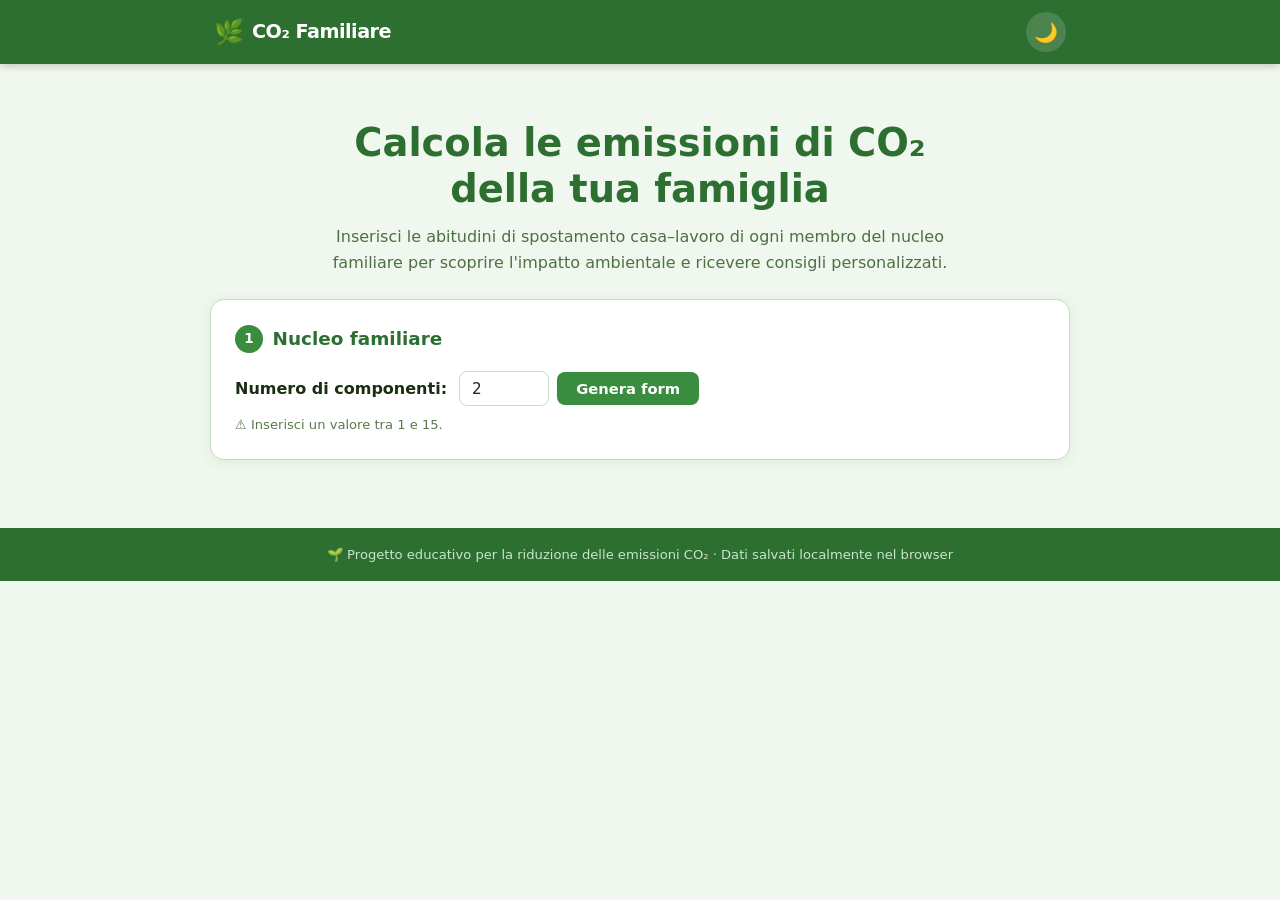
==== WebAppCo2/index.html @ f76786f1 "creazione webb app" ====
<!DOCTYPE html>
<html lang="it" data-theme="light">
<head>
  <meta charset="UTF-8" />
  <meta name="viewport" content="width=device-width, initial-scale=1.0" />
  <title>CO₂ Familiare – Calcolatore Emissioni</title>
  <link rel="stylesheet" href="style.css" />
</head>
<body>

  <!-- ===== HEADER ===== -->
  <header>
    <div class="header-inner">
      <div class="logo">
        <span class="leaf">🌿</span>
        <span class="logo-text">CO₂ Familiare</span>
      </div>
      <button id="btn-theme" aria-label="Cambia tema" title="Cambia tema">
        <span id="theme-icon">🌙</span>
      </button>
    </div>
  </header>

  <!-- ===== PAGINA 1 – INPUT ===== -->
  <main id="page-input">

    <section class="hero">
      <h1>Calcola le emissioni di CO₂<br>della tua famiglia</h1>
      <p class="subtitle">Inserisci le abitudini di spostamento casa–lavoro di ogni membro del nucleo familiare per scoprire l'impatto ambientale e ricevere consigli personalizzati.</p>
    </section>

    <!-- Step 1: numero membri -->
    <section class="card">
      <h2 class="card-title">
        <span class="step-badge">1</span>
        Nucleo familiare
      </h2>
      <div class="form-row">
        <label for="num-members">Numero di componenti:</label>
        <div class="input-group">
          <input type="number" id="num-members" min="1" max="15" value="2" />
          <button id="btn-genera" class="btn btn-primary">Genera form</button>
        </div>
      </div>
      <p class="hint">⚠️ Inserisci un valore tra 1 e 15.</p>
    </section>

    <!-- Contenitore dinamico form membri -->
    <div id="members-container"></div>

    <!-- CTA calcola -->
    <div id="cta-calcola" class="hidden">
      <div class="card cta-card">
        <p>Hai compilato i dati di tutti i membri. Pronto per calcolare?</p>
        <div class="cta-actions">
          <button id="btn-salva" class="btn btn-secondary">💾 Salva dati</button>
          <button id="btn-calcola" class="btn btn-primary btn-large">🌍 Calcola emissioni</button>
        </div>
      </div>
    </div>

  </main>

  <!-- ===== PAGINA 2 – RISULTATI ===== -->
  <main id="page-results" class="hidden">

    <section class="hero">
      <h1>Risultati emissioni CO₂</h1>
      <p class="subtitle" id="results-subtitle"></p>
    </section>

    <!-- Riepilogo globale -->
    <section class="card">
      <h2 class="card-title">
        <span class="step-badge">📊</span>
        Riepilogo familiare
      </h2>
      <div id="summary-cards" class="summary-grid"></div>
    </section>

    <!-- Emissioni per persona -->
    <section class="card">
      <h2 class="card-title">
        <span class="step-badge">👤</span>
        Emissioni per membro
      </h2>
      <div id="members-summary"></div>
    </section>

    <!-- Grafici -->
    <section class="card">
      <h2 class="card-title">
        <span class="step-badge">📈</span>
        Grafici
      </h2>
      <div class="charts-grid">
        <div class="chart-box">
          <h3>Emissioni per persona (kg CO₂/anno)</h3>
          <canvas id="chart-bar"></canvas>
        </div>
        <div class="chart-box">
          <h3>Distribuzione per mezzo di trasporto</h3>
          <canvas id="chart-pie"></canvas>
        </div>
      </div>
    </section>

    <!-- Chatbot AI -->
    <section class="card">
      <h2 class="card-title">
        <span class="step-badge">🤖</span>
        Consigli AI personalizzati
        <span class="badge-ollama">Powered by Ollama phi3</span>
      </h2>
      <p class="hint">Chatta con l'assistente AI per ricevere consigli pratici sulla mobilità sostenibile basati sui tuoi dati.</p>

      <div id="chat-box">
        <div id="chat-messages">
          <div class="msg msg-ai">
            <div class="msg-avatar">🌿</div>
            <div class="msg-bubble">Ciao! Sono il tuo assistente per la sostenibilità. Ho analizzato i dati della tua famiglia. Chiedimi pure consigli su come ridurre le vostre emissioni di CO₂!</div>
          </div>
        </div>
        <div id="chat-input-area">
          <textarea id="chat-input" rows="2" placeholder="Scrivi un messaggio... (es. 'Come posso ridurre le mie emissioni?')"></textarea>
          <button id="btn-send" class="btn btn-primary">Invia ▶</button>
        </div>
        <div id="chat-quick-actions">
          <span class="quick-label">Domande rapide:</span>
          <button class="quick-btn" data-q="Analizza le abitudini di mobilità della mia famiglia e suggerisci strategie concrete per ridurre le emissioni di CO₂.">Analisi completa</button>
          <button class="quick-btn" data-q="Quali mezzi di trasporto alternativi potrei usare per ridurre le mie emissioni?">Alternative ecologiche</button>
          <button class="quick-btn" data-q="Quanto potrei risparmiare in CO₂ se passassi ai mezzi pubblici?">Risparmio CO₂</button>
        </div>
        <p id="ollama-status" class="hint hidden">⚠️ Ollama non raggiungibile su localhost:11434. Avvia Ollama con <code>ollama serve</code>.</p>
      </div>
    </section>

    <!-- Azioni finali -->
    <div class="card cta-card">
      <div class="cta-actions">
        <button id="btn-indietro" class="btn btn-secondary">← Modifica dati</button>
        <button id="btn-pdf" class="btn btn-primary">📄 Scarica PDF</button>
      </div>
    </div>

  </main>

  <footer>
    <p>🌱 Progetto educativo per la riduzione delle emissioni CO₂ · Dati salvati localmente nel browser</p>
  </footer>

  <script src="app.js"></script>
</body>
</html>
---- WebAppCo2/style.css ----
/* =============================================
   CO₂ FAMILIARE – STYLESHEET
   Nature-inspired, Dark/Light theme, Responsive
   ============================================= */

/* --- CSS Variables (Light theme) --- */
:root {
  --bg: #f0f7ee;
  --bg-card: #ffffff;
  --bg-card2: #f7faf5;
  --text: #1a2e14;
  --text-muted: #4e7042;
  --accent: #3a8c3f;
  --accent-dark: #2d6e31;
  --accent-light: #c8e6c9;
  --warning: #e88e00;
  --danger: #c0392b;
  --success: #27ae60;
  --border: #c5dfc2;
  --input-bg: #ffffff;
  --shadow: 0 2px 12px rgba(58,140,63,0.10);
  --shadow-lg: 0 6px 28px rgba(58,140,63,0.16);
  --radius: 14px;
  --radius-sm: 8px;
  --header-bg: #2d6e31;
  --header-text: #ffffff;
  --badge-good: #d4edda;
  --badge-good-text: #155724;
  --badge-medium: #fff3cd;
  --badge-medium-text: #856404;
  --badge-bad: #f8d7da;
  --badge-bad-text: #721c24;
  --chat-user: #d4edda;
  --chat-ai: #f0f7ee;
  --quick-bg: #e8f5e9;
  --footer-bg: #2d6e31;
  --footer-text: #c8e6c9;
  --hint-color: #5a7a4e;
  --step-bg: #3a8c3f;
  --step-text: #fff;
}

[data-theme="dark"] {
  --bg: #111c10;
  --bg-card: #1a2e14;
  --bg-card2: #172613;
  --text: #e0f0d8;
  --text-muted: #8bc48a;
  --accent: #5dbf63;
  --accent-dark: #3a8c3f;
  --accent-light: #1e4020;
  --warning: #f5a623;
  --danger: #e74c3c;
  --success: #2ecc71;
  --border: #2d4a2a;
  --input-bg: #1e3a1a;
  --shadow: 0 2px 12px rgba(0,0,0,0.4);
  --shadow-lg: 0 6px 28px rgba(0,0,0,0.5);
  --header-bg: #111c10;
  --header-text: #e0f0d8;
  --badge-good: #1e4020;
  --badge-good-text: #a8d5a2;
  --badge-medium: #3a2e00;
  --badge-medium-text: #f5d46e;
  --badge-bad: #3a1010;
  --badge-bad-text: #f5a0a0;
  --chat-user: #1e4020;
  --chat-ai: #1a2e14;
  --quick-bg: #1e3a1a;
  --footer-bg: #0d1608;
  --footer-text: #8bc48a;
  --hint-color: #8bc48a;
  --step-bg: #5dbf63;
  --step-text: #111c10;
}

/* --- Reset & Base --- */
*, *::before, *::after { box-sizing: border-box; margin: 0; padding: 0; }

html { scroll-behavior: smooth; }

body {
  font-family: 'Segoe UI', system-ui, -apple-system, sans-serif;
  background: var(--bg);
  color: var(--text);
  line-height: 1.6;
  transition: background 0.3s, color 0.3s;
  min-height: 100vh;
}

/* --- Header --- */
header {
  background: var(--header-bg);
  color: var(--header-text);
  position: sticky;
  top: 0;
  z-index: 100;
  box-shadow: 0 2px 8px rgba(0,0,0,0.2);
}
.header-inner {
  max-width: 900px;
  margin: 0 auto;
  padding: 0.75rem 1.5rem;
  display: flex;
  justify-content: space-between;
  align-items: center;
}
.logo { display: flex; align-items: center; gap: 0.5rem; }
.leaf { font-size: 1.5rem; }
.logo-text {
  font-size: 1.2rem;
  font-weight: 700;
  letter-spacing: -0.5px;
  color: var(--header-text);
}
#btn-theme {
  background: rgba(255,255,255,0.15);
  border: none;
  border-radius: 50%;
  width: 40px;
  height: 40px;
  cursor: pointer;
  font-size: 1.2rem;
  display: flex;
  align-items: center;
  justify-content: center;
  transition: background 0.2s;
}
#btn-theme:hover { background: rgba(255,255,255,0.25); }

/* --- Main layout --- */
main {
  max-width: 900px;
  margin: 0 auto;
  padding: 1.5rem 1.25rem 3rem;
}

/* --- Hero --- */
.hero {
  text-align: center;
  padding: 2rem 0 1.5rem;
}
.hero h1 {
  font-size: clamp(1.5rem, 4vw, 2.4rem);
  font-weight: 800;
  line-height: 1.2;
  color: var(--accent-dark);
  margin-bottom: 0.75rem;
}
[data-theme="dark"] .hero h1 { color: var(--accent); }
.subtitle {
  max-width: 620px;
  margin: 0 auto;
  color: var(--text-muted);
  font-size: 1rem;
}

/* --- Card --- */
.card {
  background: var(--bg-card);
  border: 1px solid var(--border);
  border-radius: var(--radius);
  padding: 1.5rem;
  margin-bottom: 1.25rem;
  box-shadow: var(--shadow);
}
.card-title {
  display: flex;
  align-items: center;
  gap: 0.6rem;
  font-size: 1.15rem;
  font-weight: 700;
  color: var(--accent-dark);
  margin-bottom: 1.1rem;
  flex-wrap: wrap;
}
[data-theme="dark"] .card-title { color: var(--accent); }
.step-badge {
  background: var(--step-bg);
  color: var(--step-text);
  border-radius: 50%;
  width: 28px;
  height: 28px;
  display: inline-flex;
  align-items: center;
  justify-content: center;
  font-size: 0.85rem;
  font-weight: 700;
  flex-shrink: 0;
}
.badge-ollama {
  font-size: 0.7rem;
  font-weight: 600;
  background: var(--accent-light);
  color: var(--accent-dark);
  padding: 2px 8px;
  border-radius: 20px;
  margin-left: auto;
}
[data-theme="dark"] .badge-ollama { color: var(--accent); }

/* --- Form elements --- */
.form-row {
  display: flex;
  align-items: center;
  gap: 0.75rem;
  flex-wrap: wrap;
  margin-bottom: 0.5rem;
}
.form-row label {
  font-weight: 600;
  color: var(--text);
  min-width: 200px;
}
.input-group {
  display: flex;
  gap: 0.5rem;
  align-items: center;
  flex-wrap: wrap;
}
input[type="number"],
input[type="text"],
select,
textarea {
  background: var(--input-bg);
  border: 1.5px solid var(--border);
  border-radius: var(--radius-sm);
  color: var(--text);
  padding: 0.45rem 0.75rem;
  font-size: 0.95rem;
  font-family: inherit;
  transition: border-color 0.2s, box-shadow 0.2s;
  outline: none;
}
input[type="number"]:focus,
input[type="text"]:focus,
select:focus,
textarea:focus {
  border-color: var(--accent);
  box-shadow: 0 0 0 3px var(--accent-light);
}
input[type="number"] { width: 90px; }
input.km-input { width: 80px; }
select { min-width: 180px; cursor: pointer; }
textarea { width: 100%; resize: none; }

input.error { border-color: var(--danger) !important; }

.hint {
  font-size: 0.82rem;
  color: var(--hint-color);
  margin-top: 0.3rem;
}
code {
  background: var(--bg-card2);
  padding: 1px 5px;
  border-radius: 4px;
  font-size: 0.85em;
}

/* --- Buttons --- */
.btn {
  border: none;
  border-radius: var(--radius-sm);
  padding: 0.5rem 1.2rem;
  font-size: 0.92rem;
  font-weight: 600;
  cursor: pointer;
  transition: all 0.18s;
  font-family: inherit;
}
.btn-primary {
  background: var(--accent);
  color: #fff;
}
.btn-primary:hover { background: var(--accent-dark); transform: translateY(-1px); }
.btn-secondary {
  background: var(--bg-card2);
  color: var(--text);
  border: 1.5px solid var(--border);
}
.btn-secondary:hover { border-color: var(--accent); color: var(--accent); }
.btn-large { padding: 0.7rem 1.8rem; font-size: 1.05rem; }
.btn-danger { background: var(--danger); color: #fff; }
.btn-danger:hover { opacity: 0.85; }
.btn-sm { padding: 0.3rem 0.75rem; font-size: 0.82rem; }

/* --- CTA card --- */
.cta-card {
  text-align: center;
  border: 2px dashed var(--accent-light);
  background: var(--bg-card2);
}
.cta-card p { margin-bottom: 1rem; font-size: 1rem; }
.cta-actions {
  display: flex;
  gap: 0.75rem;
  justify-content: center;
  flex-wrap: wrap;
}

/* --- Member card --- */
.member-card {
  background: var(--bg-card);
  border: 1.5px solid var(--border);
  border-radius: var(--radius);
  padding: 1.25rem;
  margin-bottom: 1rem;
  box-shadow: var(--shadow);
  transition: border-color 0.2s;
}
.member-card:focus-within { border-color: var(--accent); }
.member-header {
  display: flex;
  justify-content: space-between;
  align-items: center;
  margin-bottom: 1rem;
  flex-wrap: wrap;
  gap: 0.5rem;
}
.member-number {
  font-weight: 700;
  font-size: 0.95rem;
  color: var(--accent);
  background: var(--accent-light);
  padding: 2px 10px;
  border-radius: 20px;
}
[data-theme="dark"] .member-number { color: var(--accent); }
.member-name-row {
  display: flex;
  align-items: center;
  gap: 0.6rem;
  margin-bottom: 1rem;
  flex-wrap: wrap;
}
.member-name-row label { font-weight: 600; }
.member-name-row input[type="text"] { flex: 1; min-width: 150px; max-width: 260px; }

/* Direction tabs */
.direction-tabs {
  display: flex;
  border-bottom: 2px solid var(--border);
  margin-bottom: 1rem;
  margin-top: 0.25rem;
}
.dir-tab {
  padding: 0.4rem 1rem;
  border: none;
  background: none;
  cursor: pointer;
  font-size: 0.9rem;
  font-weight: 600;
  color: var(--text-muted);
  transition: color 0.2s;
  position: relative;
  font-family: inherit;
}
.dir-tab.active {
  color: var(--accent);
}
.dir-tab.active::after {
  content: '';
  position: absolute;
  bottom: -2px;
  left: 0; right: 0;
  height: 2px;
  background: var(--accent);
  border-radius: 2px;
}

/* Transport category selector */
.transport-categories {
  display: flex;
  gap: 0.5rem;
  margin-bottom: 0.75rem;
  flex-wrap: wrap;
}
.cat-btn {
  border: 1.5px solid var(--border);
  background: var(--bg-card2);
  color: var(--text);
  border-radius: 20px;
  padding: 0.3rem 0.9rem;
  font-size: 0.85rem;
  cursor: pointer;
  font-weight: 600;
  transition: all 0.18s;
  font-family: inherit;
}
.cat-btn:hover { border-color: var(--accent); color: var(--accent); }
.cat-btn.selected {
  background: var(--accent);
  color: #fff;
  border-color: var(--accent);
}

/* Transport options grid */
.transport-options {
  display: grid;
  grid-template-columns: repeat(auto-fill, minmax(140px, 1fr));
  gap: 0.4rem;
  margin-bottom: 0.75rem;
}
.transport-option {
  display: flex;
  align-items: center;
  gap: 0.4rem;
  padding: 0.4rem 0.6rem;
  border: 1.5px solid var(--border);
  border-radius: var(--radius-sm);
  cursor: pointer;
  font-size: 0.85rem;
  transition: all 0.18s;
  background: var(--bg-card2);
  user-select: none;
}
.transport-option:hover { border-color: var(--accent); }
.transport-option.selected {
  border-color: var(--accent);
  background: var(--accent-light);
  font-weight: 600;
}
[data-theme="dark"] .transport-option.selected { color: var(--accent); }
.transport-option input[type="radio"],
.transport-option input[type="checkbox"] {
  accent-color: var(--accent);
  width: auto;
  margin: 0;
}

/* Km row */
.km-row {
  display: flex;
  align-items: center;
  gap: 0.6rem;
  margin-bottom: 0.5rem;
  flex-wrap: wrap;
}
.km-row label { font-size: 0.9rem; color: var(--text-muted); font-weight: 600; }

/* Shared ride */
.shared-ride-section {
  background: var(--bg-card2);
  border: 1px solid var(--border);
  border-radius: var(--radius-sm);
  padding: 0.75rem;
  margin-top: 0.75rem;
}
.shared-ride-toggle {
  display: flex;
  align-items: center;
  gap: 0.5rem;
  cursor: pointer;
  font-size: 0.9rem;
  font-weight: 600;
  color: var(--text);
}
.shared-ride-toggle input[type="checkbox"] {
  accent-color: var(--accent);
  width: 16px;
  height: 16px;
}
.shared-ride-details {
  margin-top: 0.75rem;
  padding-top: 0.75rem;
  border-top: 1px dashed var(--border);
  display: flex;
  flex-direction: column;
  gap: 0.6rem;
}
.shared-ride-details label { font-size: 0.88rem; font-weight: 600; display: block; margin-bottom: 0.2rem; }
.members-checkboxes {
  display: flex;
  gap: 0.5rem;
  flex-wrap: wrap;
}
.members-checkboxes label {
  display: flex;
  align-items: center;
  gap: 0.3rem;
  font-size: 0.85rem;
  cursor: pointer;
  background: var(--bg-card);
  border: 1.5px solid var(--border);
  padding: 3px 8px;
  border-radius: 20px;
}
.members-checkboxes input { accent-color: var(--accent); }

/* Radio yes/no */
.radio-group {
  display: flex;
  gap: 1rem;
  flex-wrap: wrap;
}
.radio-group label {
  display: flex;
  align-items: center;
  gap: 0.3rem;
  cursor: pointer;
  font-size: 0.88rem;
}
.radio-group input { accent-color: var(--accent); }

/* Direction panel */
.direction-panel { display: none; }
.direction-panel.active { display: block; }

/* --- Summary cards (results) --- */
.summary-grid {
  display: grid;
  grid-template-columns: repeat(auto-fit, minmax(160px, 1fr));
  gap: 1rem;
}
.summary-card {
  background: var(--bg-card2);
  border: 1.5px solid var(--border);
  border-radius: var(--radius-sm);
  padding: 1rem;
  text-align: center;
}
.summary-card .s-value {
  font-size: 1.8rem;
  font-weight: 800;
  color: var(--accent);
  line-height: 1;
  margin-bottom: 0.25rem;
}
.summary-card .s-label {
  font-size: 0.78rem;
  color: var(--text-muted);
  font-weight: 600;
  text-transform: uppercase;
  letter-spacing: 0.5px;
}

/* --- Impact badge --- */
.impact-badge {
  display: inline-block;
  padding: 3px 10px;
  border-radius: 20px;
  font-size: 0.8rem;
  font-weight: 700;
  margin-left: 0.5rem;
}
.impact-good { background: var(--badge-good); color: var(--badge-good-text); }
.impact-medium { background: var(--badge-medium); color: var(--badge-medium-text); }
.impact-bad { background: var(--badge-bad); color: var(--badge-bad-text); }

/* --- Member summary row --- */
.member-result-row {
  display: flex;
  align-items: center;
  gap: 0.75rem;
  padding: 0.75rem;
  border-bottom: 1px solid var(--border);
  flex-wrap: wrap;
}
.member-result-row:last-child { border-bottom: none; }
.member-result-name {
  font-weight: 700;
  min-width: 120px;
}
.member-result-bar {
  flex: 1;
  height: 10px;
  background: var(--border);
  border-radius: 5px;
  overflow: hidden;
  min-width: 80px;
}
.member-result-bar-fill {
  height: 100%;
  border-radius: 5px;
  background: var(--accent);
  transition: width 0.6s ease;
}
.member-result-val {
  font-size: 0.88rem;
  font-weight: 700;
  color: var(--accent);
  min-width: 100px;
  text-align: right;
}
.transport-tags {
  display: flex;
  gap: 0.3rem;
  flex-wrap: wrap;
  min-width: 120px;
}
.transport-tag {
  background: var(--accent-light);
  color: var(--accent-dark);
  padding: 2px 7px;
  border-radius: 20px;
  font-size: 0.75rem;
  font-weight: 600;
}
[data-theme="dark"] .transport-tag { color: var(--accent); }

/* --- Charts --- */
.charts-grid {
  display: grid;
  grid-template-columns: repeat(auto-fit, minmax(280px, 1fr));
  gap: 1.5rem;
}
.chart-box h3 {
  font-size: 0.9rem;
  font-weight: 600;
  color: var(--text-muted);
  margin-bottom: 0.75rem;
  text-align: center;
}
canvas {
  width: 100% !important;
  max-height: 260px;
  display: block;
}

/* --- Chat --- */
#chat-box {
  border: 1.5px solid var(--border);
  border-radius: var(--radius-sm);
  overflow: hidden;
}
#chat-messages {
  min-height: 200px;
  max-height: 420px;
  overflow-y: auto;
  padding: 1rem;
  display: flex;
  flex-direction: column;
  gap: 0.75rem;
  background: var(--bg-card2);
}
.msg {
  display: flex;
  gap: 0.6rem;
  align-items: flex-start;
}
.msg-user { flex-direction: row-reverse; }
.msg-avatar {
  width: 32px;
  height: 32px;
  border-radius: 50%;
  background: var(--accent-light);
  display: flex;
  align-items: center;
  justify-content: center;
  font-size: 1rem;
  flex-shrink: 0;
}
.msg-user .msg-avatar { background: var(--accent); }
.msg-bubble {
  background: var(--chat-ai);
  border: 1px solid var(--border);
  border-radius: 12px;
  padding: 0.6rem 0.9rem;
  font-size: 0.9rem;
  max-width: 78%;
  line-height: 1.5;
  white-space: pre-wrap;
}
.msg-user .msg-bubble {
  background: var(--chat-user);
  border-color: var(--accent-light);
}
.msg-typing .msg-bubble::after {
  content: '●●●';
  font-size: 0.7rem;
  letter-spacing: 3px;
  animation: blink 1.2s steps(3, start) infinite;
  color: var(--accent);
}
@keyframes blink { 33%{opacity:0} 66%{opacity:0.5} 100%{opacity:1} }

#chat-input-area {
  display: flex;
  gap: 0.5rem;
  padding: 0.75rem;
  border-top: 1px solid var(--border);
  background: var(--bg-card);
}
#chat-input {
  flex: 1;
  min-height: 44px;
  max-height: 120px;
  border-radius: var(--radius-sm);
}
#chat-quick-actions {
  padding: 0.5rem 0.75rem;
  display: flex;
  gap: 0.4rem;
  flex-wrap: wrap;
  align-items: center;
  border-top: 1px solid var(--border);
  background: var(--bg-card2);
}
.quick-label { font-size: 0.78rem; color: var(--text-muted); font-weight: 600; margin-right: 0.2rem; }
.quick-btn {
  background: var(--quick-bg);
  border: 1px solid var(--border);
  border-radius: 20px;
  padding: 3px 10px;
  font-size: 0.78rem;
  cursor: pointer;
  color: var(--text);
  font-family: inherit;
  transition: all 0.18s;
}
.quick-btn:hover { background: var(--accent-light); border-color: var(--accent); color: var(--accent); }

/* --- Footer --- */
footer {
  background: var(--footer-bg);
  color: var(--footer-text);
  text-align: center;
  padding: 1rem;
  font-size: 0.82rem;
}

/* --- Utilities --- */
.hidden { display: none !important; }

/* --- Print styles --- */
@media print {
  header, footer, #btn-pdf, #btn-indietro, #chat-box, .cta-card { display: none !important; }
  .card { break-inside: avoid; box-shadow: none; border: 1px solid #ccc; }
  body { background: white; color: black; }
  .hero h1 { color: #1a4a1a; }
  canvas { max-height: 200px; }
}

/* --- Responsive --- */
@media (max-width: 600px) {
  .header-inner { padding: 0.6rem 1rem; }
  main { padding: 1rem 0.75rem 2rem; }
  .hero { padding: 1.5rem 0 1rem; }
  .form-row { flex-direction: column; align-items: flex-start; }
  .form-row label { min-width: unset; }
  .transport-options { grid-template-columns: 1fr 1fr; }
  .summary-grid { grid-template-columns: 1fr 1fr; }
  .charts-grid { grid-template-columns: 1fr; }
  .member-result-row { gap: 0.4rem; }
  .member-result-name { min-width: 80px; font-size: 0.9rem; }
}
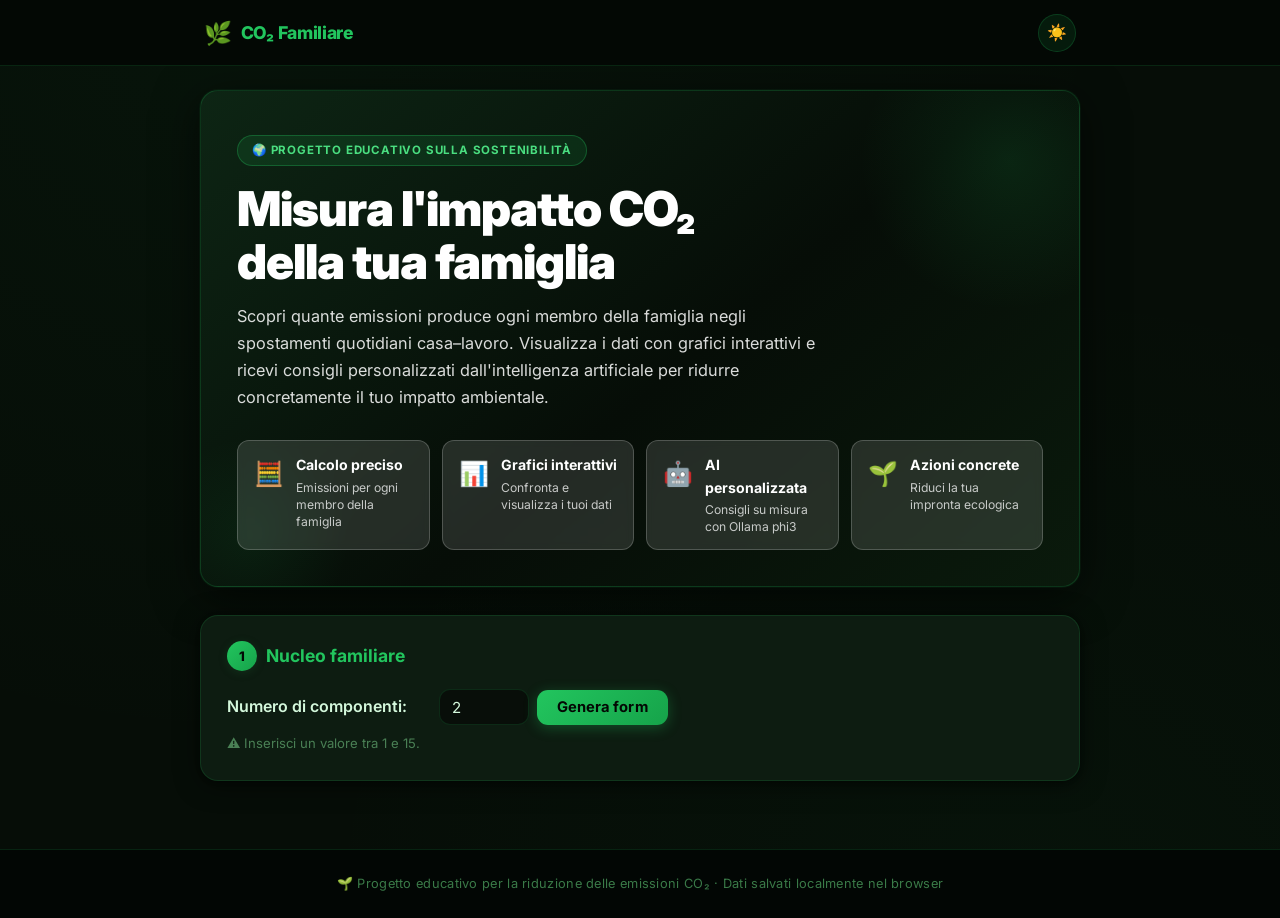
==== commit b316ef27: "agginta commenti nel codice" ====
--- a/WebAppCo2/index.html
+++ b/WebAppCo2/index.html
@@ -1,9 +1,20 @@
 <!DOCTYPE html>
-<html lang="it" data-theme="light">
+<!--
+  index.html – CO₂ Familiare
+  SPA a due pagine (pagina-input / pagina-risultati) gestita da app.js.
+  Non si usa nessun framework: tutto è HTML puro + JS vanilla.
+-->
+<html lang="it" data-theme="dark">
+<!-- data-theme="dark" è il tema di default; JS lo legge da localStorage al primo caricamento -->
 <head>
   <meta charset="UTF-8" />
   <meta name="viewport" content="width=device-width, initial-scale=1.0" />
   <title>CO₂ Familiare – Calcolatore Emissioni</title>
+  <!-- Preconnect velocizza il caricamento del font Google -->
+  <link rel="preconnect" href="https://fonts.googleapis.com" />
+  <link rel="preconnect" href="https://fonts.gstatic.com" crossorigin />
+  <!-- Font Inter: moderno, ottima leggibilità a tutte le dimensioni -->
+  <link href="https://fonts.googleapis.com/css2?family=Inter:wght@400;500;600;700;800;900&display=swap" rel="stylesheet" />
   <link rel="stylesheet" href="style.css" />
 </head>
 <body>
@@ -24,12 +35,45 @@
   <!-- ===== PAGINA 1 – INPUT ===== -->
   <main id="page-input">
 
-    <section class="hero">
-      <h1>Calcola le emissioni di CO₂<br>della tua famiglia</h1>
-      <p class="subtitle">Inserisci le abitudini di spostamento casa–lavoro di ogni membro del nucleo familiare per scoprire l'impatto ambientale e ricevere consigli personalizzati.</p>
-    </section>
-
-    <!-- Step 1: numero membri -->
+    <section class="hero hero-home">
+      <div class="hero-content">
+        <span class="hero-badge">🌍 Progetto educativo sulla sostenibilità</span>
+        <h1>Misura l'impatto CO₂<br>della tua famiglia</h1>
+        <p class="subtitle">Scopri quante emissioni produce ogni membro della famiglia negli spostamenti quotidiani casa–lavoro. Visualizza i dati con grafici interattivi e ricevi consigli personalizzati dall'intelligenza artificiale per ridurre concretamente il tuo impatto ambientale.</p>
+      </div>
+      <div class="features-grid">
+        <div class="feature-item">
+          <span class="feature-icon">🧮</span>
+          <div>
+            <div class="feature-label">Calcolo preciso</div>
+            <div class="feature-desc">Emissioni per ogni membro della famiglia</div>
+          </div>
+        </div>
+        <div class="feature-item">
+          <span class="feature-icon">📊</span>
+          <div>
+            <div class="feature-label">Grafici interattivi</div>
+            <div class="feature-desc">Confronta e visualizza i tuoi dati</div>
+          </div>
+        </div>
+        <div class="feature-item">
+          <span class="feature-icon">🤖</span>
+          <div>
+            <div class="feature-label">AI personalizzata</div>
+            <div class="feature-desc">Consigli su misura con Ollama phi3</div>
+          </div>
+        </div>
+        <div class="feature-item">
+          <span class="feature-icon">🌱</span>
+          <div>
+            <div class="feature-label">Azioni concrete</div>
+            <div class="feature-desc">Riduci la tua impronta ecologica</div>
+          </div>
+        </div>
+      </div>
+    </section>
+
+    <!-- Step 1: selezione numero membri della famiglia (1–15) -->
     <section class="card">
       <h2 class="card-title">
         <span class="step-badge">1</span>
@@ -45,10 +89,10 @@
       <p class="hint">⚠️ Inserisci un valore tra 1 e 15.</p>
     </section>
 
-    <!-- Contenitore dinamico form membri -->
+    <!-- Contenitore dinamico: app.js vi inietta una .member-card per ogni membro -->
     <div id="members-container"></div>
 
-    <!-- CTA calcola -->
+    <!-- Bottone calcola: hidden finché il form non è generato (vedi generateMembersForm) -->
     <div id="cta-calcola" class="hidden">
       <div class="card cta-card">
         <p>Hai compilato i dati di tutti i membri. Pronto per calcolare?</p>
@@ -69,7 +113,7 @@
       <p class="subtitle" id="results-subtitle"></p>
     </section>
 
-    <!-- Riepilogo globale -->
+    <!-- Riepilogo globale: 4 summary-card (totale anno, mese, pro capite, giornaliero) -->
     <section class="card">
       <h2 class="card-title">
         <span class="step-badge">📊</span>
@@ -78,7 +122,7 @@
       <div id="summary-cards" class="summary-grid"></div>
     </section>
 
-    <!-- Emissioni per persona -->
+    <!-- Barre progresso per ogni membro con badge impatto e tag mezzi usati -->
     <section class="card">
       <h2 class="card-title">
         <span class="step-badge">👤</span>
@@ -87,7 +131,7 @@
       <div id="members-summary"></div>
     </section>
 
-    <!-- Grafici -->
+    <!-- Grafici Canvas ridisegnati ad ogni cambio tema e resize (vedi app.js: drawBarChart/drawPieChart) -->
     <section class="card">
       <h2 class="card-title">
         <span class="step-badge">📈</span>
@@ -115,6 +159,7 @@
       <p class="hint">Chatta con l'assistente AI per ricevere consigli pratici sulla mobilità sostenibile basati sui tuoi dati.</p>
 
       <div id="chat-box">
+        <!-- Messaggio di benvenuto pre-inserito nell'interfaccia chat -->
         <div id="chat-messages">
           <div class="msg msg-ai">
             <div class="msg-avatar">🌿</div>
@@ -131,7 +176,43 @@
           <button class="quick-btn" data-q="Quali mezzi di trasporto alternativi potrei usare per ridurre le mie emissioni?">Alternative ecologiche</button>
           <button class="quick-btn" data-q="Quanto potrei risparmiare in CO₂ se passassi ai mezzi pubblici?">Risparmio CO₂</button>
         </div>
-        <p id="ollama-status" class="hint hidden">⚠️ Ollama non raggiungibile su localhost:11434. Avvia Ollama con <code>ollama serve</code>.</p>
+        <!-- Barra stato Ollama: mostra se connesso a remoto/locale o non disponibile -->
+        <p id="ollama-status" class="ollama-status-bar hidden"></p>
+
+        <!-- Debug panel: collassabile, mostra URL endpoint, dot stato, log eventi Ollama -->
+        <!-- Utile durante lo sviluppo per capire se la VPN è attiva e dove si connette -->
+        <div id="debug-panel">
+          <button id="debug-toggle" class="debug-toggle-btn">🔧 Debug AI <span id="debug-arrow">▸</span></button>
+          <div id="debug-body" class="debug-body hidden">
+            <div class="debug-row">
+              <span class="debug-label">Endpoint remoto (VPN):</span>
+              <span id="dbg-remote-url" class="debug-val mono">—</span>
+              <span id="dbg-remote-status" class="debug-dot">⬤</span>
+            </div>
+            <div class="debug-row">
+              <span class="debug-label">Endpoint locale:</span>
+              <span id="dbg-local-url" class="debug-val mono">—</span>
+              <span id="dbg-local-status" class="debug-dot">⬤</span>
+            </div>
+            <div class="debug-row">
+              <span class="debug-label">Connessione attiva:</span>
+              <span id="dbg-active" class="debug-val">—</span>
+            </div>
+            <div class="debug-row">
+              <span class="debug-label">Ultimo tentativo:</span>
+              <span id="dbg-last" class="debug-val">—</span>
+            </div>
+            <div class="debug-row">
+              <span class="debug-label">Ultimo errore:</span>
+              <span id="dbg-error" class="debug-val debug-error-text">—</span>
+            </div>
+            <div id="debug-log-box">
+              <div class="debug-label" style="margin-bottom:4px">Log eventi:</div>
+              <div id="debug-log"></div>
+            </div>
+            <button id="debug-clear" class="btn btn-sm btn-secondary" style="margin-top:6px">🗑 Pulisci log</button>
+          </div>
+        </div>
       </div>
     </section>
 
--- a/WebAppCo2/style.css
+++ b/WebAppCo2/style.css
@@ -1,203 +1,363 @@
 /* =============================================
-   CO₂ FAMILIARE – STYLESHEET
-   Nature-inspired, Dark/Light theme, Responsive
-   ============================================= */
-
-/* --- CSS Variables (Light theme) --- */
+   CO₂ FAMILIARE – STYLESHEET v2.0
+   Dark-first · Verde Neon · Glassmorphism
+
+   Struttura del file:
+   1. VARIABILI CSS   – tema dark (default) e light
+   2. RESET & BASE    – box-model, font, body con gradient bloom
+   3. HEADER          – sticky, pure black, logo neon
+   4. HERO HOME       – hero prima pagina con decorazioni radiali
+   5. CARD            – card glassmorphism con hover glow
+   6. FORM / MEMBERS  – card membro, tab, categorie, km input
+   7. RISULTATI       – summary grid, member bars, impact badge
+   8. GRAFICI         – canvas chart-box
+   9. CHAT            – bulle messaggio, quick-btn, ollama-status
+  10. DEBUG PANEL     – pannello debug collassabile
+  11. PDF / STAMPA    – @media print
+  ============================================= */
+
+/* === DARK THEME (predefinito) ===
+   Tutte le variabili sono definite qui sul :root;
+   il tema light le sovrascrive selettivamente nel blocco [data-theme="light"].
+   Strategia "dark-first": non servono selettori [data-theme="dark"],
+   basta non specificare nulla e il dark è il default. */
 :root {
-  --bg: #f0f7ee;
-  --bg-card: #ffffff;
-  --bg-card2: #f7faf5;
-  --text: #1a2e14;
-  --text-muted: #4e7042;
-  --accent: #3a8c3f;
-  --accent-dark: #2d6e31;
-  --accent-light: #c8e6c9;
-  --warning: #e88e00;
-  --danger: #c0392b;
-  --success: #27ae60;
-  --border: #c5dfc2;
-  --input-bg: #ffffff;
-  --shadow: 0 2px 12px rgba(58,140,63,0.10);
-  --shadow-lg: 0 6px 28px rgba(58,140,63,0.16);
-  --radius: 14px;
-  --radius-sm: 8px;
-  --header-bg: #2d6e31;
-  --header-text: #ffffff;
-  --badge-good: #d4edda;
-  --badge-good-text: #155724;
-  --badge-medium: #fff3cd;
-  --badge-medium-text: #856404;
-  --badge-bad: #f8d7da;
-  --badge-bad-text: #721c24;
-  --chat-user: #d4edda;
-  --chat-ai: #f0f7ee;
-  --quick-bg: #e8f5e9;
-  --footer-bg: #2d6e31;
-  --footer-text: #c8e6c9;
-  --hint-color: #5a7a4e;
-  --step-bg: #3a8c3f;
-  --step-text: #fff;
-}
-
-[data-theme="dark"] {
-  --bg: #111c10;
-  --bg-card: #1a2e14;
-  --bg-card2: #172613;
-  --text: #e0f0d8;
-  --text-muted: #8bc48a;
-  --accent: #5dbf63;
-  --accent-dark: #3a8c3f;
-  --accent-light: #1e4020;
-  --warning: #f5a623;
-  --danger: #e74c3c;
-  --success: #2ecc71;
-  --border: #2d4a2a;
-  --input-bg: #1e3a1a;
-  --shadow: 0 2px 12px rgba(0,0,0,0.4);
-  --shadow-lg: 0 6px 28px rgba(0,0,0,0.5);
-  --header-bg: #111c10;
-  --header-text: #e0f0d8;
-  --badge-good: #1e4020;
-  --badge-good-text: #a8d5a2;
-  --badge-medium: #3a2e00;
-  --badge-medium-text: #f5d46e;
-  --badge-bad: #3a1010;
-  --badge-bad-text: #f5a0a0;
-  --chat-user: #1e4020;
-  --chat-ai: #1a2e14;
-  --quick-bg: #1e3a1a;
-  --footer-bg: #0d1608;
-  --footer-text: #8bc48a;
-  --hint-color: #8bc48a;
-  --step-bg: #5dbf63;
-  --step-text: #111c10;
-}
-
-/* --- Reset & Base --- */
+  --bg:              #060d07;
+  --bg-card:         #0d1c11;
+  --bg-card2:        #0a1809;
+  --text:            #d4f8dc;
+  --text-muted:      #5a9868;
+  --accent:          #22c55e;
+  --accent-dark:     #16a34a;
+  --accent-dim:      #0a2e14;
+  --accent-glow:     rgba(34,197,94,0.22);
+  --accent-grad:     linear-gradient(135deg,#22c55e 0%,#16a34a 100%);
+  --warning:         #f59e0b;
+  --danger:          #ef4444;
+  --success:         #22c55e;
+  --border:          rgba(34,197,94,0.15);
+  --input-bg:        #080e09;
+  --shadow:          0 4px 24px rgba(0,0,0,0.55),0 1px 4px rgba(0,0,0,0.3);
+  --shadow-lg:       0 10px 44px rgba(0,0,0,0.7),0 0 0 1px rgba(34,197,94,0.07);
+  --shadow-glow:     0 0 20px rgba(34,197,94,0.2),0 4px 16px rgba(0,0,0,0.4);
+  --radius:          18px;
+  --radius-sm:       11px;
+  --header-bg:       #030804;
+  --header-text:     #d4f8dc;
+  --badge-good:      rgba(34,197,94,0.14);
+  --badge-good-text: #4ade80;
+  --badge-medium:    rgba(245,158,11,0.14);
+  --badge-medium-text: #fbbf24;
+  --badge-bad:       rgba(239,68,68,0.14);
+  --badge-bad-text:  #f87171;
+  --chat-user:       #0d2a16;
+  --chat-ai:         #0b190e;
+  --quick-bg:        #0a1c0e;
+  --footer-bg:       #020604;
+  --footer-text:     #3a7a48;
+  --hint-color:      #4a8055;
+  --step-bg:         var(--accent-grad);
+  --step-text:       #030804;
+}
+
+/* === LIGHT THEME ===
+   Sovrascrive solo le variabili diverse tra i due temi.
+   I valori più chiari usano verde oliva/salvia invece del neon. */
+[data-theme="light"] {
+  --bg:              #f2faf4;
+  --bg-card:         #ffffff;
+  --bg-card2:        #f4faf6;
+  --text:            #071a0b;
+  --text-muted:      #2a6840;
+  --accent:          #16a34a;
+  --accent-dark:     #0f6830;
+  --accent-dim:      #bbf7d0;
+  --accent-glow:     rgba(22,163,74,0.15);
+  --accent-grad:     linear-gradient(135deg,#16a34a 0%,#0f6830 100%);
+  --warning:         #d97706;
+  --danger:          #dc2626;
+  --success:         #16a34a;
+  --border:          #c3e8cc;
+  --input-bg:        #ffffff;
+  --shadow:          0 2px 12px rgba(15,80,40,0.08),0 1px 3px rgba(0,0,0,0.04);
+  --shadow-lg:       0 8px 32px rgba(15,80,40,0.14),0 2px 8px rgba(0,0,0,0.06);
+  --shadow-glow:     0 4px 16px rgba(22,163,74,0.18);
+  --radius:          18px;
+  --radius-sm:       11px;
+  --header-bg:       #0a3d1c;
+  --header-text:     #ffffff;
+  --badge-good:      #dcfce7;
+  --badge-good-text: #14532d;
+  --badge-medium:    #fef9c3;
+  --badge-medium-text: #713f12;
+  --badge-bad:       #fee2e2;
+  --badge-bad-text:  #7f1d1d;
+  --chat-user:       #dcfce7;
+  --chat-ai:         #f0fdf4;
+  --quick-bg:        #f0fdf4;
+  --footer-bg:       #041d0a;
+  --footer-text:     #6ee89a;
+  --hint-color:      #3a6845;
+  --step-bg:         var(--accent-grad);
+  --step-text:       #fff;
+}
+
+/* --- Reset & Base ---
+   Box-sizing universale; nessun margin/padding predefinito del browser. */
 *, *::before, *::after { box-sizing: border-box; margin: 0; padding: 0; }
 
 html { scroll-behavior: smooth; }
 
 body {
-  font-family: 'Segoe UI', system-ui, -apple-system, sans-serif;
+  font-family: 'Inter', 'Segoe UI', system-ui, -apple-system, sans-serif;
   background: var(--bg);
   color: var(--text);
   line-height: 1.6;
-  transition: background 0.3s, color 0.3s;
+  transition: background 0.35s, color 0.35s;
   min-height: 100vh;
-}
-
-/* --- Header --- */
+  -webkit-font-smoothing: antialiased;
+  /* Effetto "bloom" sottile: due gradienti radiali fissi agli angoli del viewport
+     creano un bagliore verde appena percettibile che richiama l'estetica neon. */
+  background-image: radial-gradient(ellipse at 20% 0%, rgba(34,197,94,0.04) 0%, transparent 60%),
+                    radial-gradient(ellipse at 80% 100%, rgba(34,197,94,0.03) 0%, transparent 50%);
+  background-attachment: fixed; /* rimane fermo durante lo scroll */
+}
+
+/* --- Header ---
+   Sticky in cima; sfondo quasi-nero (#030804) anche in light mode
+   perché il verde scuro funziona bene come barra di navigazione. */
 header {
   background: var(--header-bg);
   color: var(--header-text);
   position: sticky;
   top: 0;
   z-index: 100;
-  box-shadow: 0 2px 8px rgba(0,0,0,0.2);
+  border-bottom: 1px solid var(--border);
 }
 .header-inner {
-  max-width: 900px;
+  max-width: 920px;
   margin: 0 auto;
-  padding: 0.75rem 1.5rem;
+  padding: 0.85rem 1.5rem;
   display: flex;
   justify-content: space-between;
   align-items: center;
 }
-.logo { display: flex; align-items: center; gap: 0.5rem; }
-.leaf { font-size: 1.5rem; }
+.logo { display: flex; align-items: center; gap: 0.55rem; }
+.leaf { font-size: 1.4rem; }
 .logo-text {
-  font-size: 1.2rem;
-  font-weight: 700;
-  letter-spacing: -0.5px;
-  color: var(--header-text);
+  font-size: 1.1rem;
+  font-weight: 800;
+  letter-spacing: -0.3px;
+  color: var(--accent);
+}
+[data-theme="light"] .logo-text { color: #fff; }
+[data-theme="light"] #btn-theme {
+  background: rgba(255,255,255,0.15);
+  border-color: rgba(255,255,255,0.25);
 }
 #btn-theme {
-  background: rgba(255,255,255,0.15);
-  border: none;
+  background: rgba(34,197,94,0.1);
+  border: 1px solid rgba(34,197,94,0.2);
   border-radius: 50%;
-  width: 40px;
-  height: 40px;
+  width: 38px;
+  height: 38px;
   cursor: pointer;
-  font-size: 1.2rem;
+  font-size: 1rem;
   display: flex;
   align-items: center;
   justify-content: center;
-  transition: background 0.2s;
-}
-#btn-theme:hover { background: rgba(255,255,255,0.25); }
+  transition: background 0.2s, transform 0.25s;
+}
+#btn-theme:hover { background: rgba(34,197,94,0.22); transform: rotate(18deg); }
 
 /* --- Main layout --- */
 main {
-  max-width: 900px;
+  max-width: 920px;
   margin: 0 auto;
   padding: 1.5rem 1.25rem 3rem;
 }
 
-/* --- Hero --- */
+/* --- Hero (base) --- */
 .hero {
   text-align: center;
   padding: 2rem 0 1.5rem;
 }
 .hero h1 {
-  font-size: clamp(1.5rem, 4vw, 2.4rem);
-  font-weight: 800;
-  line-height: 1.2;
-  color: var(--accent-dark);
+  font-size: clamp(1.6rem, 4vw, 2.6rem);
+  font-weight: 900;
+  line-height: 1.15;
+  color: var(--accent);
   margin-bottom: 0.75rem;
-}
-[data-theme="dark"] .hero h1 { color: var(--accent); }
+  letter-spacing: -0.5px;
+}
+[data-theme="light"] .hero h1 { color: var(--accent-dark); }
+[data-theme="light"] .hero-home h1 { color: #fff; }
 .subtitle {
-  max-width: 620px;
+  max-width: 640px;
   margin: 0 auto;
   color: var(--text-muted);
   font-size: 1rem;
-}
-
-/* --- Card --- */
+  line-height: 1.65;
+}
+
+/* --- Hero Home (prima pagina) ---
+   Sfondo a gradiente scuro con due pseudo-elementi ::before / ::after
+   che aggiungono cerchi luminosi (radial-gradient) per un effetto glow decorativo.
+   Il contenuto è z-index: 1 per stare sopra i cerchi (pointer-events: none). */
+.hero-home {
+  text-align: left;
+  background: linear-gradient(140deg, #0d2514 0%, #060d07 55%, #0a1a0c 100%);
+  border: 1px solid rgba(34,197,94,0.2);
+  border-radius: var(--radius);
+  padding: 2.75rem 2.25rem 2.25rem;
+  margin-bottom: 1.75rem;
+  box-shadow: 0 0 0 1px rgba(34,197,94,0.06), 0 10px 45px rgba(0,0,0,0.6);
+  overflow: hidden;
+  position: relative;
+  color: #fff;
+}
+[data-theme="light"] .hero-home {
+  background: linear-gradient(140deg, #0a3d1c 0%, #0f5c2e 60%, #16a34a 100%);
+  border-color: transparent;
+  box-shadow: var(--shadow-lg);
+}
+/* Cerchio luminoso in alto a destra */
+.hero-home::before {
+  content: '';
+  position: absolute;
+  top: -80px; right: -80px;
+  width: 300px; height: 300px;
+  border-radius: 50%;
+  background: radial-gradient(circle, rgba(34,197,94,0.12) 0%, transparent 70%);
+  pointer-events: none;
+}
+/* Cerchio luminoso in basso a sinistra (più piccolo) */
+.hero-home::after {
+  content: '';
+  position: absolute;
+  bottom: -50px; left: -50px;
+  width: 200px; height: 200px;
+  border-radius: 50%;
+  background: radial-gradient(circle, rgba(34,197,94,0.07) 0%, transparent 70%);
+  pointer-events: none;
+}
+.hero-content { position: relative; z-index: 1; }
+.hero-badge {
+  display: inline-flex;
+  align-items: center;
+  gap: 6px;
+  background: rgba(34,197,94,0.12);
+  border: 1px solid rgba(34,197,94,0.3);
+  border-radius: 20px;
+  padding: 5px 14px;
+  font-size: 0.72rem;
+  font-weight: 700;
+  letter-spacing: 0.8px;
+  text-transform: uppercase;
+  margin-bottom: 1.1rem;
+  color: #4ade80;
+}
+.hero-home h1 {
+  font-size: clamp(1.8rem, 4.5vw, 3rem);
+  font-weight: 900;
+  line-height: 1.1;
+  color: #fff;
+  margin-bottom: 0.9rem;
+  letter-spacing: -1px;
+}
+.hero-home .subtitle {
+  color: rgba(255,255,255,0.85);
+  max-width: 600px;
+  margin: 0 0 1.8rem 0;
+  font-size: 1.02rem;
+}
+/* features grid */
+.features-grid {
+  display: grid;
+  grid-template-columns: repeat(auto-fit, minmax(190px, 1fr));
+  gap: 0.75rem;
+  position: relative;
+  z-index: 1;
+}
+.feature-item {
+  display: flex;
+  align-items: flex-start;
+  gap: 0.75rem;
+  background: rgba(255,255,255,0.12);
+  border: 1px solid rgba(255,255,255,0.2);
+  border-radius: 12px;
+  padding: 0.85rem 1rem;
+  backdrop-filter: blur(4px);
+  transition: background 0.2s;
+}
+.feature-item:hover { background: rgba(255,255,255,0.2); }
+.feature-icon { font-size: 1.5rem; flex-shrink: 0; margin-top: 1px; }
+.feature-label {
+  font-size: 0.88rem;
+  font-weight: 700;
+  color: #fff;
+  margin-bottom: 2px;
+}
+.feature-desc {
+  font-size: 0.76rem;
+  color: rgba(255,255,255,0.75);
+  line-height: 1.4;
+}
+
+/* --- Card ---
+   Glassmorphism base: sfondo semi-trasparente, bordo sottile verde,
+   ombra + glow on hover per dare profondità. */
 .card {
   background: var(--bg-card);
   border: 1px solid var(--border);
   border-radius: var(--radius);
-  padding: 1.5rem;
+  padding: 1.6rem;
   margin-bottom: 1.25rem;
   box-shadow: var(--shadow);
-}
+  transition: box-shadow 0.25s, border-color 0.25s;
+  position: relative;
+}
+.card:hover {
+  border-color: rgba(34,197,94,0.35);
+  box-shadow: var(--shadow-lg);
+}
+[data-theme="light"] .card:hover { border-color: #16a34a; }
 .card-title {
   display: flex;
   align-items: center;
   gap: 0.6rem;
-  font-size: 1.15rem;
+  font-size: 1.1rem;
   font-weight: 700;
-  color: var(--accent-dark);
+  color: var(--accent);
   margin-bottom: 1.1rem;
   flex-wrap: wrap;
 }
-[data-theme="dark"] .card-title { color: var(--accent); }
+[data-theme="light"] .card-title { color: var(--accent-dark); }
 .step-badge {
   background: var(--step-bg);
   color: var(--step-text);
   border-radius: 50%;
-  width: 28px;
-  height: 28px;
+  width: 30px;
+  height: 30px;
   display: inline-flex;
   align-items: center;
   justify-content: center;
-  font-size: 0.85rem;
+  font-size: 0.82rem;
+  font-weight: 800;
+  flex-shrink: 0;
+  box-shadow: 0 2px 8px rgba(30,100,50,0.25);
+}
+.badge-ollama {
+  font-size: 0.68rem;
   font-weight: 700;
-  flex-shrink: 0;
-}
-.badge-ollama {
-  font-size: 0.7rem;
-  font-weight: 600;
-  background: var(--accent-light);
-  color: var(--accent-dark);
-  padding: 2px 8px;
+  background: var(--accent-dim);
+  color: var(--accent);
+  padding: 3px 10px;
   border-radius: 20px;
   margin-left: auto;
-}
-[data-theme="dark"] .badge-ollama { color: var(--accent); }
+  letter-spacing: 0.2px;
+  border: 1px solid var(--border);
+}
 
 /* --- Form elements --- */
 .form-row {
@@ -223,10 +383,10 @@
 select,
 textarea {
   background: var(--input-bg);
-  border: 1.5px solid var(--border);
+  border: 1px solid var(--border);
   border-radius: var(--radius-sm);
   color: var(--text);
-  padding: 0.45rem 0.75rem;
+  padding: 0.48rem 0.8rem;
   font-size: 0.95rem;
   font-family: inherit;
   transition: border-color 0.2s, box-shadow 0.2s;
@@ -237,7 +397,8 @@
 select:focus,
 textarea:focus {
   border-color: var(--accent);
-  box-shadow: 0 0 0 3px var(--accent-light);
+  box-shadow: 0 0 0 3px rgba(34,197,94,0.18);
+  outline: none;
 }
 input[type="number"] { width: 90px; }
 input.km-input { width: 80px; }
@@ -262,35 +423,46 @@
 .btn {
   border: none;
   border-radius: var(--radius-sm);
-  padding: 0.5rem 1.2rem;
+  padding: 0.52rem 1.25rem;
   font-size: 0.92rem;
-  font-weight: 600;
+  font-weight: 700;
   cursor: pointer;
   transition: all 0.18s;
   font-family: inherit;
+  letter-spacing: 0.1px;
 }
 .btn-primary {
-  background: var(--accent);
-  color: #fff;
-}
-.btn-primary:hover { background: var(--accent-dark); transform: translateY(-1px); }
+  background: var(--accent-grad);
+  color: #030804;
+  box-shadow: 0 3px 14px rgba(34,197,94,0.3);
+}
+[data-theme="light"] .btn-primary { color: #fff; }
+.btn-primary:hover {
+  filter: brightness(1.1);
+  transform: translateY(-2px);
+  box-shadow: 0 6px 24px rgba(34,197,94,0.4);
+}
+.btn-primary:active { transform: translateY(0); }
 .btn-secondary {
   background: var(--bg-card2);
   color: var(--text);
-  border: 1.5px solid var(--border);
+  border: 1px solid var(--border);
 }
 .btn-secondary:hover { border-color: var(--accent); color: var(--accent); }
-.btn-large { padding: 0.7rem 1.8rem; font-size: 1.05rem; }
-.btn-danger { background: var(--danger); color: #fff; }
-.btn-danger:hover { opacity: 0.85; }
+.btn-large { padding: 0.75rem 2rem; font-size: 1.05rem; }
+.btn-danger { background: linear-gradient(135deg,#ef4444 0%,#dc2626 100%); color: #fff; }
+.btn-danger:hover { filter: brightness(1.1); }
 .btn-sm { padding: 0.3rem 0.75rem; font-size: 0.82rem; }
 
 /* --- CTA card --- */
 .cta-card {
   text-align: center;
-  border: 2px dashed var(--accent-light);
+  border: 1px dashed rgba(34,197,94,0.3);
   background: var(--bg-card2);
-}
+  transition: border-color 0.2s;
+}
+[data-theme="light"] .cta-card { border-color: #c3e8cc; }
+.cta-card:hover { border-color: var(--accent); }
 .cta-card p { margin-bottom: 1rem; font-size: 1rem; }
 .cta-actions {
   display: flex;
@@ -302,14 +474,18 @@
 /* --- Member card --- */
 .member-card {
   background: var(--bg-card);
-  border: 1.5px solid var(--border);
+  border: 1px solid var(--border);
+  border-left: 3px solid var(--accent);
   border-radius: var(--radius);
   padding: 1.25rem;
   margin-bottom: 1rem;
   box-shadow: var(--shadow);
-  transition: border-color 0.2s;
-}
-.member-card:focus-within { border-color: var(--accent); }
+  transition: border-color 0.2s, box-shadow 0.2s;
+}
+.member-card:focus-within {
+  border-color: rgba(34,197,94,0.5);
+  box-shadow: var(--shadow-lg), 0 0 0 1px rgba(34,197,94,0.1);
+}
 .member-header {
   display: flex;
   justify-content: space-between;
@@ -320,13 +496,13 @@
 }
 .member-number {
   font-weight: 700;
-  font-size: 0.95rem;
+  font-size: 0.9rem;
   color: var(--accent);
-  background: var(--accent-light);
-  padding: 2px 10px;
+  background: var(--accent-dim);
+  padding: 2px 12px;
   border-radius: 20px;
-}
-[data-theme="dark"] .member-number { color: var(--accent); }
+  border: 1px solid rgba(34,197,94,0.2);
+}
 .member-name-row {
   display: flex;
   align-items: center;
@@ -337,35 +513,35 @@
 .member-name-row label { font-weight: 600; }
 .member-name-row input[type="text"] { flex: 1; min-width: 150px; max-width: 260px; }
 
-/* Direction tabs */
 .direction-tabs {
   display: flex;
-  border-bottom: 2px solid var(--border);
+  border-bottom: 1px solid var(--border);
   margin-bottom: 1rem;
   margin-top: 0.25rem;
+  gap: 0.25rem;
 }
 .dir-tab {
-  padding: 0.4rem 1rem;
+  padding: 0.45rem 1rem;
   border: none;
   background: none;
   cursor: pointer;
-  font-size: 0.9rem;
+  font-size: 0.88rem;
   font-weight: 600;
   color: var(--text-muted);
   transition: color 0.2s;
   position: relative;
   font-family: inherit;
-}
-.dir-tab.active {
-  color: var(--accent);
-}
+  border-radius: var(--radius-sm) var(--radius-sm) 0 0;
+}
+.dir-tab.active { color: var(--accent); }
 .dir-tab.active::after {
   content: '';
   position: absolute;
-  bottom: -2px;
+  bottom: -1px;
   left: 0; right: 0;
   height: 2px;
   background: var(--accent);
+  box-shadow: 0 0 8px rgba(34,197,94,0.5);
   border-radius: 2px;
 }
 
@@ -390,10 +566,12 @@
 }
 .cat-btn:hover { border-color: var(--accent); color: var(--accent); }
 .cat-btn.selected {
-  background: var(--accent);
-  color: #fff;
+  background: var(--accent-grad);
+  color: #030804;
   border-color: var(--accent);
-}
+  box-shadow: 0 0 12px rgba(34,197,94,0.25);
+}
+[data-theme="light"] .cat-btn.selected { color: #fff; }
 
 /* Transport options grid */
 .transport-options {
@@ -418,10 +596,11 @@
 .transport-option:hover { border-color: var(--accent); }
 .transport-option.selected {
   border-color: var(--accent);
-  background: var(--accent-light);
+  background: var(--accent-dim);
   font-weight: 600;
-}
-[data-theme="dark"] .transport-option.selected { color: var(--accent); }
+  box-shadow: 0 0 0 1px var(--accent);
+}
+[data-theme="light"] .transport-option.selected { background: #dcfce7; }
 .transport-option input[type="radio"],
 .transport-option input[type="checkbox"] {
   accent-color: var(--accent);
@@ -507,7 +686,9 @@
 .direction-panel { display: none; }
 .direction-panel.active { display: block; }
 
-/* --- Summary cards (results) --- */
+/* --- Summary cards (results) ---
+   Griglia adattiva di 4 card con la riga colorata in alto (::before)
+   che funge da accent visivo senza occupare spazio di layout. */
 .summary-grid {
   display: grid;
   grid-template-columns: repeat(auto-fit, minmax(160px, 1fr));
@@ -515,24 +696,37 @@
 }
 .summary-card {
   background: var(--bg-card2);
-  border: 1.5px solid var(--border);
+  border: 1px solid var(--border);
   border-radius: var(--radius-sm);
-  padding: 1rem;
+  padding: 1.2rem 1rem;
   text-align: center;
-}
+  position: relative;
+  overflow: hidden;
+  transition: border-color 0.2s, box-shadow 0.2s;
+}
+/* Linea colorata in cima ad ogni summary card: accent bar decorativo */
+.summary-card::before {
+  content: '';
+  position: absolute;
+  top: 0; left: 0; right: 0;
+  height: 2px;
+  background: var(--accent-grad);
+}
+.summary-card:hover { border-color: rgba(34,197,94,0.3); box-shadow: var(--shadow-glow); }
 .summary-card .s-value {
-  font-size: 1.8rem;
-  font-weight: 800;
+  font-size: 2rem;
+  font-weight: 900;
   color: var(--accent);
   line-height: 1;
-  margin-bottom: 0.25rem;
+  margin-bottom: 0.3rem;
+  letter-spacing: -1px;
 }
 .summary-card .s-label {
-  font-size: 0.78rem;
+  font-size: 0.72rem;
   color: var(--text-muted);
-  font-weight: 600;
+  font-weight: 700;
   text-transform: uppercase;
-  letter-spacing: 0.5px;
+  letter-spacing: 0.8px;
 }
 
 /* --- Impact badge --- */
@@ -573,15 +767,17 @@
 .member-result-bar-fill {
   height: 100%;
   border-radius: 5px;
-  background: var(--accent);
+  background: var(--accent-grad);
+  box-shadow: 0 0 8px rgba(34,197,94,0.3);
   transition: width 0.6s ease;
 }
 .member-result-val {
   font-size: 0.88rem;
-  font-weight: 700;
+  font-weight: 800;
   color: var(--accent);
   min-width: 100px;
   text-align: right;
+  letter-spacing: -0.3px;
 }
 .transport-tags {
   display: flex;
@@ -590,14 +786,14 @@
   min-width: 120px;
 }
 .transport-tag {
-  background: var(--accent-light);
-  color: var(--accent-dark);
+  background: var(--accent-dim);
+  color: var(--accent);
   padding: 2px 7px;
   border-radius: 20px;
   font-size: 0.75rem;
   font-weight: 600;
-}
-[data-theme="dark"] .transport-tag { color: var(--accent); }
+  border: 1px solid rgba(34,197,94,0.2);
+}
 
 /* --- Charts --- */
 .charts-grid {
@@ -618,9 +814,11 @@
   display: block;
 }
 
-/* --- Chat --- */
+/* --- Chat ---
+   Layout a bolle: AI a sinistra (border-top-left-radius: 4px = angolo tagliato
+   vicino all'avatar), utente a destra (flex-direction: row-reverse + angolo top-right). */
 #chat-box {
-  border: 1.5px solid var(--border);
+  border: 1px solid var(--border);
   border-radius: var(--radius-sm);
   overflow: hidden;
 }
@@ -628,52 +826,56 @@
   min-height: 200px;
   max-height: 420px;
   overflow-y: auto;
-  padding: 1rem;
+  padding: 1.1rem;
   display: flex;
   flex-direction: column;
-  gap: 0.75rem;
+  gap: 0.85rem;
   background: var(--bg-card2);
+  scrollbar-width: thin;
+  scrollbar-color: var(--border) transparent;
 }
 .msg {
   display: flex;
-  gap: 0.6rem;
+  gap: 0.65rem;
   align-items: flex-start;
 }
 .msg-user { flex-direction: row-reverse; }
 .msg-avatar {
-  width: 32px;
-  height: 32px;
+  width: 30px;
+  height: 30px;
   border-radius: 50%;
-  background: var(--accent-light);
+  background: var(--accent-dim);
+  border: 1px solid rgba(34,197,94,0.2);
   display: flex;
   align-items: center;
   justify-content: center;
-  font-size: 1rem;
+  font-size: 0.9rem;
   flex-shrink: 0;
 }
 .msg-user .msg-avatar { background: var(--accent); }
+/* Bolla AI: angolo top-left piccolo (4px) per indicare da dove "parte" la freccia */
 .msg-bubble {
   background: var(--chat-ai);
   border: 1px solid var(--border);
-  border-radius: 12px;
-  padding: 0.6rem 0.9rem;
+  border-radius: 14px;
+  border-top-left-radius: 4px; /* angolo tagliato lato avatar AI */
+  padding: 0.65rem 0.95rem;
   font-size: 0.9rem;
   max-width: 78%;
-  line-height: 1.5;
+  line-height: 1.55;
   white-space: pre-wrap;
 }
+/* Bolla utente: angolo top-right piccolo e layout invertito */
 .msg-user .msg-bubble {
   background: var(--chat-user);
-  border-color: var(--accent-light);
-}
-.msg-typing .msg-bubble::after {
-  content: '●●●';
-  font-size: 0.7rem;
-  letter-spacing: 3px;
-  animation: blink 1.2s steps(3, start) infinite;
-  color: var(--accent);
-}
-@keyframes blink { 33%{opacity:0} 66%{opacity:0.5} 100%{opacity:1} }
+  border-color: rgba(34,197,94,0.2);
+  border-top-right-radius: 4px;
+  border-top-left-radius: 14px;
+}
+.msg-typing .msg-bubble {
+  color: var(--text-muted);
+  font-style: italic;
+}
 
 #chat-input-area {
   display: flex;
@@ -702,28 +904,158 @@
   background: var(--quick-bg);
   border: 1px solid var(--border);
   border-radius: 20px;
-  padding: 3px 10px;
+  padding: 4px 12px;
   font-size: 0.78rem;
   cursor: pointer;
-  color: var(--text);
+  color: var(--text-muted);
   font-family: inherit;
   transition: all 0.18s;
 }
-.quick-btn:hover { background: var(--accent-light); border-color: var(--accent); color: var(--accent); }
+.quick-btn:hover { background: var(--accent-dim); border-color: var(--accent); color: var(--accent); }
+
+/* --- Debug panel ---
+   Pannello collassabile visibile solo nella pagina risultati.
+   I dot colorati (.debug-dot) cambiano classe via JS (dot-ok / dot-error / dot-idle)
+   per mostrare lo stato della connessione Ollama in tempo reale. */
+/* --- Debug panel --- */
+#debug-panel {
+  border-top: 1px solid var(--border);
+  background: var(--bg-card2);
+}
+.debug-toggle-btn {
+  width: 100%;
+  text-align: left;
+  background: none;
+  border: none;
+  padding: 0.5rem 0.9rem;
+  font-size: 0.78rem;
+  font-weight: 700;
+  color: var(--hint-color);
+  cursor: pointer;
+  font-family: inherit;
+  letter-spacing: 0.3px;
+  transition: color 0.2s;
+  font-family: monospace;
+}
+.debug-toggle-btn:hover { color: var(--accent); }
+.debug-body {
+  padding: 0.6rem 0.9rem 0.8rem;
+  display: flex;
+  flex-direction: column;
+  gap: 0.35rem;
+  border-top: 1px dashed var(--border);
+}
+.debug-row {
+  display: flex;
+  align-items: center;
+  gap: 0.5rem;
+  flex-wrap: wrap;
+  font-size: 0.78rem;
+}
+.debug-label {
+  color: var(--text-muted);
+  font-weight: 600;
+  min-width: 170px;
+}
+.debug-val {
+  color: var(--text);
+  font-size: 0.78rem;
+}
+.mono { font-family: monospace; font-size: 0.76rem; }
+.debug-dot {
+  font-size: 0.7rem;
+}
+.dot-ok    { color: var(--success); }
+.dot-error { color: var(--danger); }
+.dot-idle  { color: var(--text-muted); }
+.debug-error-text { color: var(--danger); font-family: monospace; font-size: 0.75rem; }
+#debug-log-box {
+  margin-top: 0.4rem;
+  border-top: 1px dashed var(--border);
+  padding-top: 0.4rem;
+}
+#debug-log {
+  font-family: monospace;
+  font-size: 0.73rem;
+  color: var(--text);
+  max-height: 140px;
+  overflow-y: auto;
+  display: flex;
+  flex-direction: column;
+  gap: 2px;
+}
+.log-entry { display: flex; gap: 0.4rem; }
+.log-time { color: var(--text-muted); flex-shrink: 0; }
+.log-ok   { color: var(--success); }
+.log-warn { color: var(--warning); }
+.log-err  { color: var(--danger); }
 
 /* --- Footer --- */
 footer {
   background: var(--footer-bg);
   color: var(--footer-text);
   text-align: center;
-  padding: 1rem;
-  font-size: 0.82rem;
+  padding: 1.5rem 1rem;
+  font-size: 0.8rem;
+  letter-spacing: 0.3px;
+  border-top: 1px solid var(--border);
 }
 
 /* --- Utilities --- */
 .hidden { display: none !important; }
 
+/* --- Ollama status bar --- */
+.ollama-status-bar {
+  padding: 0.5rem 0.9rem;
+  border-radius: var(--radius-sm);
+  font-size: 0.83rem;
+  font-weight: 600;
+  margin: 0.6rem 0.75rem;
+  border: 1px solid transparent;
+  transition: all 0.3s;
+}
+.status-ok {
+  background: var(--badge-good);
+  color: var(--badge-good-text);
+  border-color: rgba(34,197,94,0.3);
+  box-shadow: 0 0 12px rgba(34,197,94,0.1);
+}
+.status-warn {
+  background: var(--badge-medium);
+  color: var(--badge-medium-text);
+  border-color: rgba(245,158,11,0.3);
+}
+.status-error {
+  background: var(--badge-bad);
+  color: var(--badge-bad-text);
+  border-color: rgba(239,68,68,0.3);
+}
+
+/* --- Typing loader (spinner inline) --- */
+.typing-loader {
+  display: inline-block;
+  width: 12px;
+  height: 12px;
+  border: 2px solid rgba(34,197,94,0.2);
+  border-top-color: var(--accent);
+  border-radius: 50%;
+  animation: spin 0.7s linear infinite;
+  vertical-align: middle;
+  margin-right: 2px;
+}
+@keyframes spin { to { transform: rotate(360deg); } }
+
+/* Quando il chat è disabilitato */
+#chat-input:disabled,
+#btn-send:disabled {
+  opacity: 0.45;
+  cursor: not-allowed;
+}
+
 /* --- Print styles --- */
+/* --- PDF / Stampa ---
+   Nasconde tutto tranne la sezione risultati quando si usa window.print().
+   I grafici Canvas vengono inclusi come immagini nella stampa. */
 @media print {
   header, footer, #btn-pdf, #btn-indietro, #chat-box, .cta-card { display: none !important; }
   .card { break-inside: avoid; box-shadow: none; border: 1px solid #ccc; }
@@ -737,6 +1069,10 @@
   .header-inner { padding: 0.6rem 1rem; }
   main { padding: 1rem 0.75rem 2rem; }
   .hero { padding: 1.5rem 0 1rem; }
+  .hero-home { padding: 1.75rem 1.25rem 1.5rem; }
+  .hero-home h1 { font-size: 1.7rem; }
+  .features-grid { grid-template-columns: 1fr 1fr; gap: 0.5rem; }
+  .feature-item { padding: 0.65rem 0.75rem; }
   .form-row { flex-direction: column; align-items: flex-start; }
   .form-row label { min-width: unset; }
   .transport-options { grid-template-columns: 1fr 1fr; }
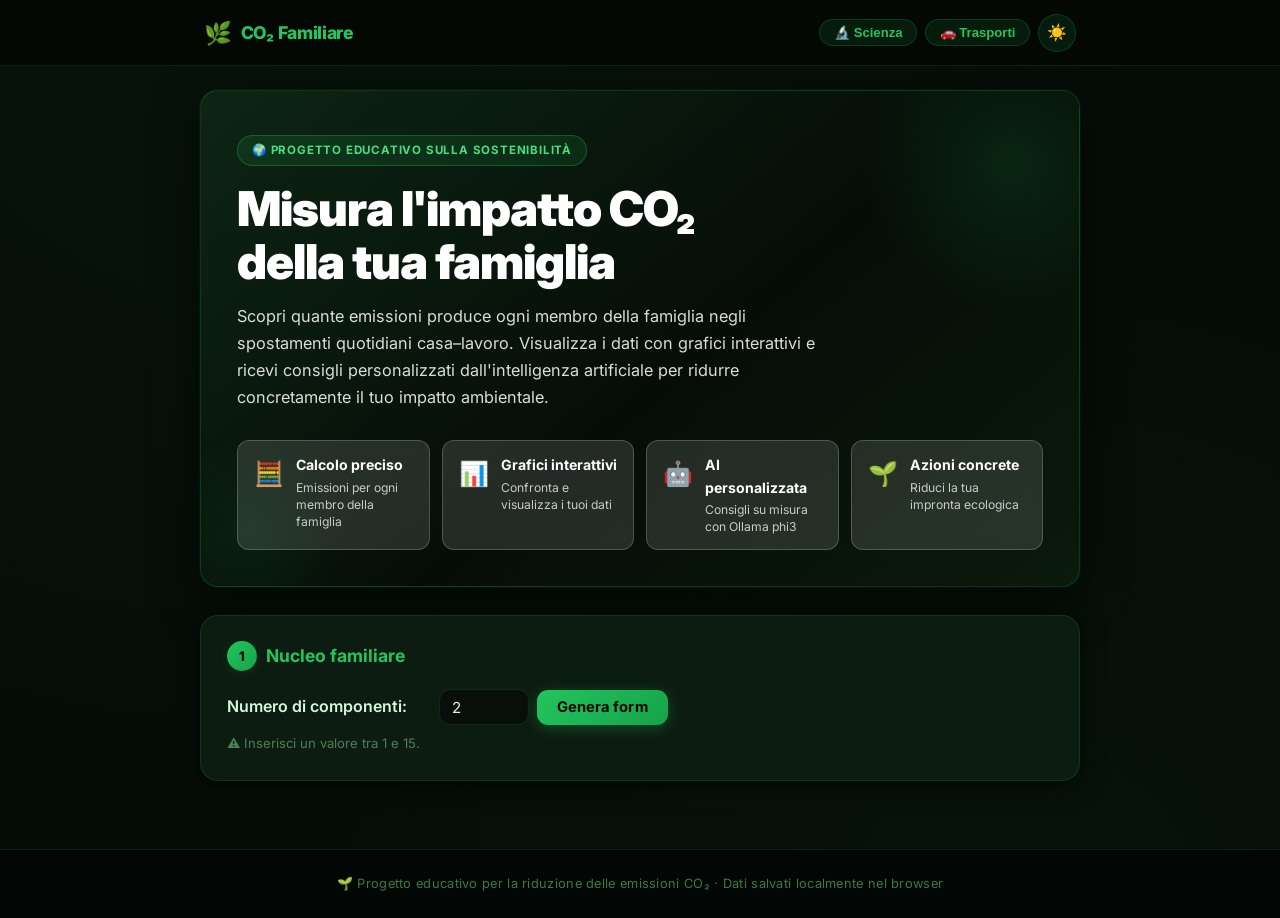
==== commit bd2f3f61: "aggiunta 2 pagine di informative sulla co2" ====
--- a/WebAppCo2/index.html
+++ b/WebAppCo2/index.html
@@ -26,9 +26,13 @@
         <span class="leaf">🌿</span>
         <span class="logo-text">CO₂ Familiare</span>
       </div>
-      <button id="btn-theme" aria-label="Cambia tema" title="Cambia tema">
-        <span id="theme-icon">🌙</span>
-      </button>
+      <nav class="header-nav">
+        <button class="nav-btn" id="btn-nav-scienza" title="Scienza del CO₂">🔬 Scienza</button>
+        <button class="nav-btn" id="btn-nav-trasporti" title="Trasporti e mobilità">🚗 Trasporti</button>
+        <button id="btn-theme" aria-label="Cambia tema" title="Cambia tema">
+          <span id="theme-icon">🌙</span>
+        </button>
+      </nav>
     </div>
   </header>
 
@@ -230,6 +234,135 @@
     <p>🌱 Progetto educativo per la riduzione delle emissioni CO₂ · Dati salvati localmente nel browser</p>
   </footer>
 
+  <!-- ===== PAGINA INFO – SCIENZA DEL CO₂ ===== -->
+  <div id="page-scienza" class="hidden">
+    <main>
+      <section class="hero">
+        <h1>🔬 La Scienza del CO₂</h1>
+        <p class="subtitle">Capire il biossido di carbonio per capire il cambiamento climatico.</p>
+      </section>
+
+      <section class="card">
+        <h2 class="card-title"><span class="step-badge">⚛️</span> Cos'è il CO₂?</h2>
+        <p>Il <strong>biossido di carbonio (CO₂)</strong> è una molecola composta da un atomo di carbonio legato a due atomi di ossigeno. È naturalmente presente nell'atmosfera ed è indispensabile per la fotosintesi delle piante. Il problema è l'<strong>eccesso</strong> prodotto dalle attività umane: combustione di fossili, deforestazione, industria.</p>
+        <div class="info-facts-grid">
+          <div class="info-fact"><div class="info-fact-val">422 ppm</div><div class="info-fact-label">Concentrazione CO₂ attuale in atmosfera (2024)</div></div>
+          <div class="info-fact"><div class="info-fact-val">280 ppm</div><div class="info-fact-label">Livello pre-industriale (1750)</div></div>
+          <div class="info-fact"><div class="info-fact-val">+1,2 °C</div><div class="info-fact-label">Aumento temperatura media globale dall'800</div></div>
+          <div class="info-fact"><div class="info-fact-val">37 Gt/anno</div><div class="info-fact-label">CO₂ emesso ogni anno dall'umanità</div></div>
+        </div>
+      </section>
+
+      <section class="card">
+        <h2 class="card-title"><span class="step-badge">🌡️</span> L'effetto serra</h2>
+        <p>I gas serra (CO₂, metano CH₄, N₂O…) funzionano come una <strong>coperta attorno alla Terra</strong>: lasciano passare la luce solare, ma trattengono il calore riemesso dalla superficie. Senza effetto serra naturale la temperatura media sarebbe <strong>−18 °C</strong>; grazie ad esso è +15 °C. Il problema è che l'uomo sta <em>ispessendo</em> questa coperta, alzando troppo la temperatura.</p>
+        <div class="info-steps">
+          <div class="info-step"><span class="info-step-n">1</span><div><strong>Il sole irradia energia</strong> sulla Terra sotto forma di luce visibile.</div></div>
+          <div class="info-step"><span class="info-step-n">2</span><div><strong>La superficie si scalda</strong> e riemette energia come raggi infrarossi (calore).</div></div>
+          <div class="info-step"><span class="info-step-n">3</span><div><strong>I gas serra assorbono</strong> parte di questo calore e lo rimandano verso la Terra.</div></div>
+          <div class="info-step"><span class="info-step-n">4</span><div><strong>Più CO₂ = più calore trattenuto</strong> = aumento della temperatura globale.</div></div>
+        </div>
+      </section>
+
+      <section class="card">
+        <h2 class="card-title"><span class="step-badge">📅</span> La storia in 5 date</h2>
+        <div class="info-timeline">
+          <div class="tl-item"><span class="tl-year">1750</span><p>Rivoluzione Industriale: il carbone sostituisce la legna. Le emissioni di CO₂ iniziano a salire sistematicamente.</p></div>
+          <div class="tl-item"><span class="tl-year">1958</span><p>Prima misurazione continua a Mauna Loa (Hawaii): <strong>315 ppm</strong>. Nasce la curva di Keeling.</p></div>
+          <div class="tl-item"><span class="tl-year">1988</span><p>Fondazione dell'<strong>IPCC</strong> (Gruppo Intergovernativo sul Cambiamento Climatico) da parte dell'ONU.</p></div>
+          <div class="tl-item"><span class="tl-year">2015</span><p><strong>Accordo di Parigi</strong>: 196 paesi si impegnano a limitare il riscaldamento globale sotto +1,5 °C.</p></div>
+          <div class="tl-item"><span class="tl-year">2024</span><p>Record storico di <strong>422 ppm</strong>. Il 2023 e il 2024 sono stati gli anni più caldi mai registrati.</p></div>
+        </div>
+      </section>
+
+      <section class="card">
+        <h2 class="card-title"><span class="step-badge">⚠️</span> Conseguenze del riscaldamento</h2>
+        <div class="consequences-grid">
+          <div class="conseq-card"><div class="conseq-icon">🌊</div><div class="conseq-title">Scioglimento ghiacci</div><p>I ghiacciai artici e alpini si riducono. Il livello del mare è già salito di ~20 cm dal 1900.</p></div>
+          <div class="conseq-card"><div class="conseq-icon">🌪️</div><div class="conseq-title">Meteo estremo</div><p>Più calore = più energia nell'atmosfera = uragani, siccità, alluvioni più forti e frequenti.</p></div>
+          <div class="conseq-card"><div class="conseq-icon">🐾</div><div class="conseq-title">Biodiversità</div><p>Molte specie non riescono ad adattarsi ai cambiamenti rapidi. Rischio di estinzione accelerata.</p></div>
+          <div class="conseq-card"><div class="conseq-icon">🌾</div><div class="conseq-title">Agricoltura</div><p>Siccità e temperature estreme minacciano i raccolti. Entro il 2050 le rese agricole potrebbero calar del 25%.</p></div>
+        </div>
+      </section>
+
+      <div class="card cta-card">
+        <p style="margin-bottom:1rem">Continua a leggere sui trasporti, o torna al calcolatore.</p>
+        <div class="cta-actions">
+          <button class="btn btn-secondary" id="btn-scienza-to-trasporti">🚗 Vai a Trasporti &amp; Mobilità</button>
+          <button class="btn btn-primary" id="btn-scienza-back">← Torna al calcolatore</button>
+        </div>
+      </div>
+    </main>
+  </div>
+
+  <!-- ===== PAGINA INFO – TRASPORTI E MOBILITÀ ===== -->
+  <div id="page-trasporti" class="hidden">
+    <main>
+      <section class="hero">
+        <h1>🚗 Trasporti &amp; CO₂</h1>
+        <p class="subtitle">I trasporti sono la prima causa di emissioni in Italia. Ecco i numeri e cosa puoi fare.</p>
+      </section>
+
+      <section class="card">
+        <h2 class="card-title"><span class="step-badge">🇯🇹</span> I numeri in Italia</h2>
+        <div class="info-facts-grid">
+          <div class="info-fact"><div class="info-fact-val">25%</div><div class="info-fact-label">delle emissioni nazionali italiane proviene dai trasporti</div></div>
+          <div class="info-fact"><div class="info-fact-val">80%</div><div class="info-fact-label">di queste emissioni è prodotto dal trasporto su <strong>strada</strong></div></div>
+          <div class="info-fact"><div class="info-fact-val">~700 kg</div><div class="info-fact-label">CO₂/anno prodotto da un pendolare medio con auto privata</div></div>
+          <div class="info-fact"><div class="info-fact-val">39 mln</div><div class="info-fact-label">auto circolanti in Italia (tra le flotte più vecchie d'Europa)</div></div>
+        </div>
+      </section>
+
+      <section class="card">
+        <h2 class="card-title"><span class="step-badge">📊</span> Emissioni per mezzo (g CO₂ / km)</h2>
+        <p class="hint" style="margin-bottom:1rem">🔍 Dati medi italiani. EEA &amp; ISPRA 2023.</p>
+        <div class="compare-table">
+          <div class="cmp-row"><span class="cmp-label">🚗 Auto benzina</span><div class="cmp-bar-wrap"><div class="cmp-bar cmp-high" style="width:100%"></div></div><span class="cmp-val">170 g/km</span></div>
+          <div class="cmp-row"><span class="cmp-label">🚙 Auto diesel</span><div class="cmp-bar-wrap"><div class="cmp-bar cmp-high" style="width:88%"></div></div><span class="cmp-val">150 g/km</span></div>
+          <div class="cmp-row"><span class="cmp-label">🏍️ Moto</span><div class="cmp-bar-wrap"><div class="cmp-bar cmp-high" style="width:65%"></div></div><span class="cmp-val">110 g/km</span></div>
+          <div class="cmp-row"><span class="cmp-label">🔋 Ibrida</span><div class="cmp-bar-wrap"><div class="cmp-bar cmp-med" style="width:53%"></div></div><span class="cmp-val">90 g/km</span></div>
+          <div class="cmp-row"><span class="cmp-label">🚌 Autobus</span><div class="cmp-bar-wrap"><div class="cmp-bar cmp-med" style="width:40%"></div></div><span class="cmp-val">68 g/km</span></div>
+          <div class="cmp-row"><span class="cmp-label">⚡ Elettrica</span><div class="cmp-bar-wrap"><div class="cmp-bar cmp-low" style="width:28%"></div></div><span class="cmp-val">47 g/km</span></div>
+          <div class="cmp-row"><span class="cmp-label">🚇 Metro</span><div class="cmp-bar-wrap"><div class="cmp-bar cmp-low" style="width:18%"></div></div><span class="cmp-val">30 g/km</span></div>
+          <div class="cmp-row"><span class="cmp-label">🚆 Treno</span><div class="cmp-bar-wrap"><div class="cmp-bar cmp-low" style="width:8%"></div></div><span class="cmp-val">14 g/km</span></div>
+          <div class="cmp-row"><span class="cmp-label">🚲 Bici · 🚶 Piedi</span><div class="cmp-bar-wrap"><div class="cmp-bar cmp-zero" style="width:3%"></div></div><span class="cmp-val">0 g/km</span></div>
+        </div>
+      </section>
+
+      <section class="card">
+        <h2 class="card-title"><span class="step-badge">💡</span> 6 azioni concrete</h2>
+        <div class="tips-grid">
+          <div class="tip-card"><div class="tip-icon">🚇</div><div class="tip-title">Mezzi pubblici</div><p>Metro e treno emettono fino a <strong>12× meno</strong> CO₂ dell'auto. Un pendolare che passa all'autobus risparmia ~700 kg CO₂/anno.</p></div>
+          <div class="tip-card"><div class="tip-icon">🚲</div><div class="tip-title">Bici o piedi</div><p>Zero emissioni dirette. Per distanze fino a 5 km la bici è spesso più veloce dell'auto in città.</p></div>
+          <div class="tip-card"><div class="tip-icon">🤝</div><div class="tip-title">Carpooling</div><p>Condividere l'auto con 3 persone riduce le emissioni pro capite del <strong>75%</strong>. Questa app calcola il risparmio automaticamente.</p></div>
+          <div class="tip-card"><div class="tip-icon">⚡</div><div class="tip-title">Auto elettrica</div><p>Con il mix elettrico italiano 2024: ~47 g/km, cioè il <strong>72% in meno</strong> rispetto a benzina.</p></div>
+          <div class="tip-card"><div class="tip-icon">🏠</div><div class="tip-title">Smart working</div><p>1 giorno/settimana da casa = −20% emissioni annuali da spostamenti. 2 giorni = −40%.</p></div>
+          <div class="tip-card"><div class="tip-icon">🚂</div><div class="tip-title">Treno per i viaggi</div><p>Un volo Roma–Milano emette ~100 kg CO₂ a tratta; il Frecciarossa meno di <strong>7 kg</strong> per la stessa distanza.</p></div>
+        </div>
+      </section>
+
+      <section class="card">
+        <h2 class="card-title"><span class="step-badge">🔢</span> Quanto risparmieresti?</h2>
+        <div class="savings-grid">
+          <div class="saving-row"><span class="saving-label">Auto benzina → Treno</span><span class="saving-val saving-good">−92% CO₂</span></div>
+          <div class="saving-row"><span class="saving-label">Auto benzina → Elettrica</span><span class="saving-val saving-good">−72% CO₂</span></div>
+          <div class="saving-row"><span class="saving-label">Auto sola → Carpooling 4 pers.</span><span class="saving-val saving-good">−75% CO₂</span></div>
+          <div class="saving-row"><span class="saving-label">Auto → Bici (tratte brevi)</span><span class="saving-val saving-good">−100% CO₂</span></div>
+          <div class="saving-row"><span class="saving-label">5 gg ufficio → 3 gg ufficio</span><span class="saving-val saving-good">−40% CO₂</span></div>
+          <div class="saving-row"><span class="saving-label">Volo breve → Treno AV</span><span class="saving-val saving-good">−93% CO₂</span></div>
+        </div>
+      </section>
+
+      <div class="card cta-card">
+        <p style="margin-bottom:1rem">Ora che conosci i numeri, calcola le emissioni della tua famiglia!</p>
+        <div class="cta-actions">
+          <button class="btn btn-secondary" id="btn-trasporti-to-scienza">🔬 Vai a Scienza del CO₂</button>
+          <button class="btn btn-primary" id="btn-trasporti-back">← Torna al calcolatore</button>
+        </div>
+      </div>
+    </main>
+  </div>
+
   <script src="app.js"></script>
 </body>
 </html>
--- a/WebAppCo2/style.css
+++ b/WebAppCo2/style.css
@@ -1080,4 +1080,176 @@
   .charts-grid { grid-template-columns: 1fr; }
   .member-result-row { gap: 0.4rem; }
   .member-result-name { min-width: 80px; font-size: 0.9rem; }
-}
+  .header-nav { gap: 0.3rem; }
+  .nav-btn { padding: 0.3rem 0.6rem; font-size: 0.75rem; }
+  .info-facts-grid { grid-template-columns: 1fr 1fr; }
+  .tips-grid { grid-template-columns: 1fr; }
+  .consequences-grid { grid-template-columns: 1fr 1fr; }
+}
+
+/* =========================================================
+   PAGINE INFORMATIVE – Scienza CO₂ & Trasporti
+   ========================================================= */
+
+/* Header nav */
+.header-nav {
+  display: flex;
+  align-items: center;
+  gap: 0.5rem;
+}
+.nav-btn {
+  background: rgba(34,197,94,0.1);
+  border: 1px solid rgba(34,197,94,0.2);
+  border-radius: 20px;
+  color: var(--accent);
+  font-size: 0.82rem;
+  font-weight: 600;
+  padding: 0.3rem 0.85rem;
+  cursor: pointer;
+  transition: background 0.2s, transform 0.15s;
+  white-space: nowrap;
+}
+.nav-btn:hover { background: rgba(34,197,94,0.22); transform: translateY(-1px); }
+[data-theme="light"] .nav-btn { color: #fff; background: rgba(255,255,255,0.15); border-color: rgba(255,255,255,0.3); }
+
+/* Fatti numerici in griglia */
+.info-facts-grid {
+  display: grid;
+  grid-template-columns: repeat(auto-fit, minmax(160px, 1fr));
+  gap: 1rem;
+  margin-top: 1.1rem;
+}
+.info-fact {
+  background: var(--bg-card2);
+  border: 1px solid var(--border);
+  border-radius: var(--radius-sm);
+  padding: 1rem;
+  text-align: center;
+  position: relative;
+  overflow: hidden;
+}
+.info-fact::before {
+  content: '';
+  position: absolute;
+  top: 0; left: 0; right: 0;
+  height: 2px;
+  background: var(--accent-grad);
+}
+.info-fact-val {
+  font-size: 1.8rem;
+  font-weight: 900;
+  color: var(--accent);
+  line-height: 1;
+  margin-bottom: 0.35rem;
+  letter-spacing: -1px;
+}
+.info-fact-label {
+  font-size: 0.72rem;
+  color: var(--text-muted);
+  font-weight: 600;
+  text-transform: uppercase;
+  letter-spacing: 0.6px;
+  line-height: 1.4;
+}
+
+/* Steps numerati */
+.info-steps { display: flex; flex-direction: column; gap: 0.75rem; margin-top: 1rem; }
+.info-step {
+  display: flex;
+  gap: 1rem;
+  align-items: flex-start;
+  background: var(--bg-card2);
+  border: 1px solid var(--border);
+  border-radius: var(--radius-sm);
+  padding: 0.75rem 1rem;
+}
+.info-step-n {
+  background: var(--accent-grad);
+  color: #030804;
+  font-weight: 900;
+  font-size: 0.9rem;
+  border-radius: 50%;
+  width: 28px;
+  height: 28px;
+  display: flex;
+  align-items: center;
+  justify-content: center;
+  flex-shrink: 0;
+}
+
+/* Timeline */
+.info-timeline { display: flex; flex-direction: column; gap: 0; margin-top: 0.5rem; }
+.tl-item {
+  display: grid;
+  grid-template-columns: 64px 1fr;
+  gap: 1rem;
+  padding: 0.9rem 0;
+  border-bottom: 1px solid var(--border);
+  align-items: start;
+}
+.tl-item:last-child { border-bottom: none; }
+.tl-year {
+  font-weight: 900;
+  font-size: 1rem;
+  color: var(--accent);
+  letter-spacing: -0.5px;
+  padding-top: 2px;
+}
+.tl-item p { font-size: 0.92rem; color: var(--text); line-height: 1.55; }
+
+/* Conseguenze grid */
+.consequences-grid {
+  display: grid;
+  grid-template-columns: repeat(auto-fit, minmax(200px, 1fr));
+  gap: 1rem;
+  margin-top: 0.75rem;
+}
+.conseq-card {
+  background: var(--bg-card2);
+  border: 1px solid var(--border);
+  border-radius: var(--radius-sm);
+  padding: 1rem;
+  transition: border-color 0.2s;
+}
+.conseq-card:hover { border-color: rgba(34,197,94,0.35); }
+.conseq-icon { font-size: 1.8rem; margin-bottom: 0.4rem; }
+.conseq-title { font-weight: 700; font-size: 0.95rem; color: var(--accent); margin-bottom: 0.4rem; }
+
+/* Tabella comparativa emissioni */
+.compare-table { display: flex; flex-direction: column; gap: 0.5rem; margin-top: 0.25rem; }
+.cmp-row {
+  display: grid;
+  grid-template-columns: 140px 1fr 70px;
+  align-items: center;
+  gap: 0.75rem;
+  font-size: 0.88rem;
+}
+.cmp-label { font-weight: 600; white-space: nowrap; }
+.cmp-val { font-weight: 700; text-align: right; color: var(--text-muted); }
+.cmp-bar-wrap { background: var(--accent-dim); border-radius: 6px; height: 14px; overflow: hidden; }
+.cmp-bar {
+  height: 100%;
+  border-radius: 6px;
+  transition: width 0.4s;
+}
+.cmp-high  { background: linear-gradient(90deg,#ef4444,#f87171); }
+.cmp-med   { background: linear-gradient(90deg,#f59e0b,#fbbf24); }
+.cmp-low   { background: linear-gradient(90deg,#22c55e,#4ade80); }
+.cmp-zero  { background: var(--accent); }
+
+/* Tips grid (riuso) – già definita altrove come .tips-grid/.tip-card */
+
+/* Tabella risparmi */
+.savings-grid { display: flex; flex-direction: column; gap: 0; }
+.saving-row {
+  display: flex;
+  justify-content: space-between;
+  align-items: center;
+  padding: 0.7rem 0;
+  border-bottom: 1px solid var(--border);
+  font-size: 0.92rem;
+}
+.saving-row:last-child { border-bottom: none; }
+.saving-label { color: var(--text); }
+.saving-val { font-weight: 800; font-size: 1rem; }
+.saving-good { color: #4ade80; }
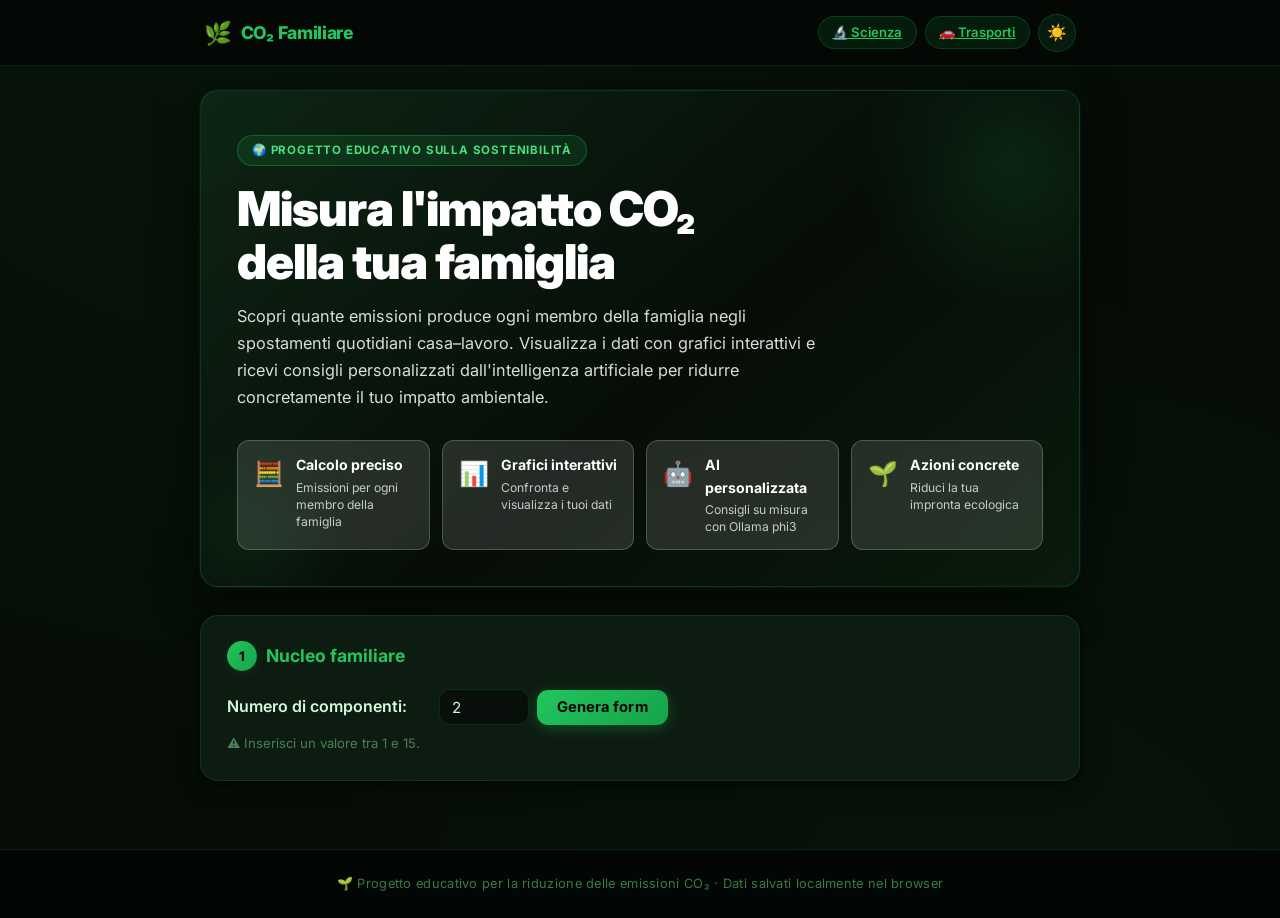
==== commit 1ab3eb20: "modifica errore di progerammazione con aggiunta di due pagine" ====
--- a/WebAppCo2/index.html
+++ b/WebAppCo2/index.html
@@ -27,8 +27,8 @@
         <span class="logo-text">CO₂ Familiare</span>
       </div>
       <nav class="header-nav">
-        <button class="nav-btn" id="btn-nav-scienza" title="Scienza del CO₂">🔬 Scienza</button>
-        <button class="nav-btn" id="btn-nav-trasporti" title="Trasporti e mobilità">🚗 Trasporti</button>
+        <a class="nav-btn" href="scienza.html">🔬 Scienza</a>
+        <a class="nav-btn" href="trasporti.html">🚗 Trasporti</a>
         <button id="btn-theme" aria-label="Cambia tema" title="Cambia tema">
           <span id="theme-icon">🌙</span>
         </button>
@@ -234,7 +234,9 @@
     <p>🌱 Progetto educativo per la riduzione delle emissioni CO₂ · Dati salvati localmente nel browser</p>
   </footer>
 
-  <!-- ===== PAGINA INFO – SCIENZA DEL CO₂ ===== -->
+  <script src="app.js"></script>
+</body>
+</html>
   <div id="page-scienza" class="hidden">
     <main>
       <section class="hero">
--- a/WebAppCo2/style.css
+++ b/WebAppCo2/style.css
@@ -1110,7 +1110,13 @@
   white-space: nowrap;
 }
 .nav-btn:hover { background: rgba(34,197,94,0.22); transform: translateY(-1px); }
+.nav-btn-active {
+  background: rgba(34,197,94,0.22);
+  border-color: rgba(34,197,94,0.45);
+  color: #fff;
+}
 [data-theme="light"] .nav-btn { color: #fff; background: rgba(255,255,255,0.15); border-color: rgba(255,255,255,0.3); }
+[data-theme="light"] .nav-btn-active { background: rgba(255,255,255,0.3); }
 
 /* Fatti numerici in griglia */
 .info-facts-grid {
